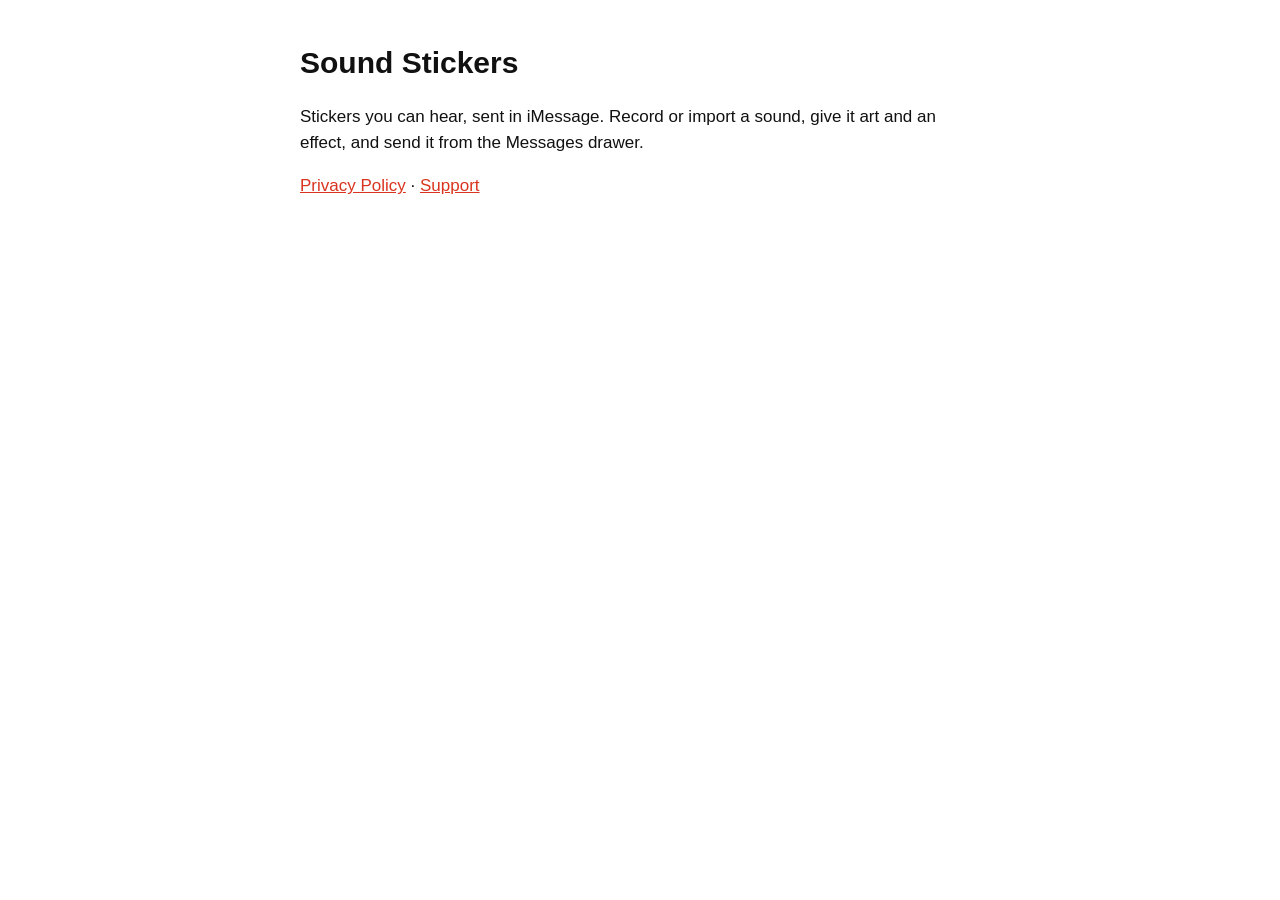
==== index.html @ a5bfd4da "Sound Stickers privacy policy and support pages Co-Authored-By: Claude Opus 5.5 <noreply@anthropic.c" ====
<!doctype html><html lang="en"><head><meta charset="utf-8"><meta name="viewport" content="width=device-width,initial-scale=1"><title>Sound Stickers</title><link rel="stylesheet" href="style.css"></head><body>
<h1>Sound Stickers</h1><p>Stickers you can hear, sent in iMessage. Record or import a sound, give it art and an effect, and send it from the Messages drawer.</p>
<p><a href="privacy.html">Privacy Policy</a> · <a href="support.html">Support</a></p></body></html>
---- style.css ----
body{font:17px/1.55 -apple-system,BlinkMacSystemFont,"SF Pro Text",Helvetica,Arial,sans-serif;max-width:680px;margin:40px auto;padding:0 20px;color:#111}
h1{font-size:30px;margin-bottom:4px}h2{font-size:20px;margin-top:28px}a{color:#D9341F}.muted{color:#666;font-size:14px}
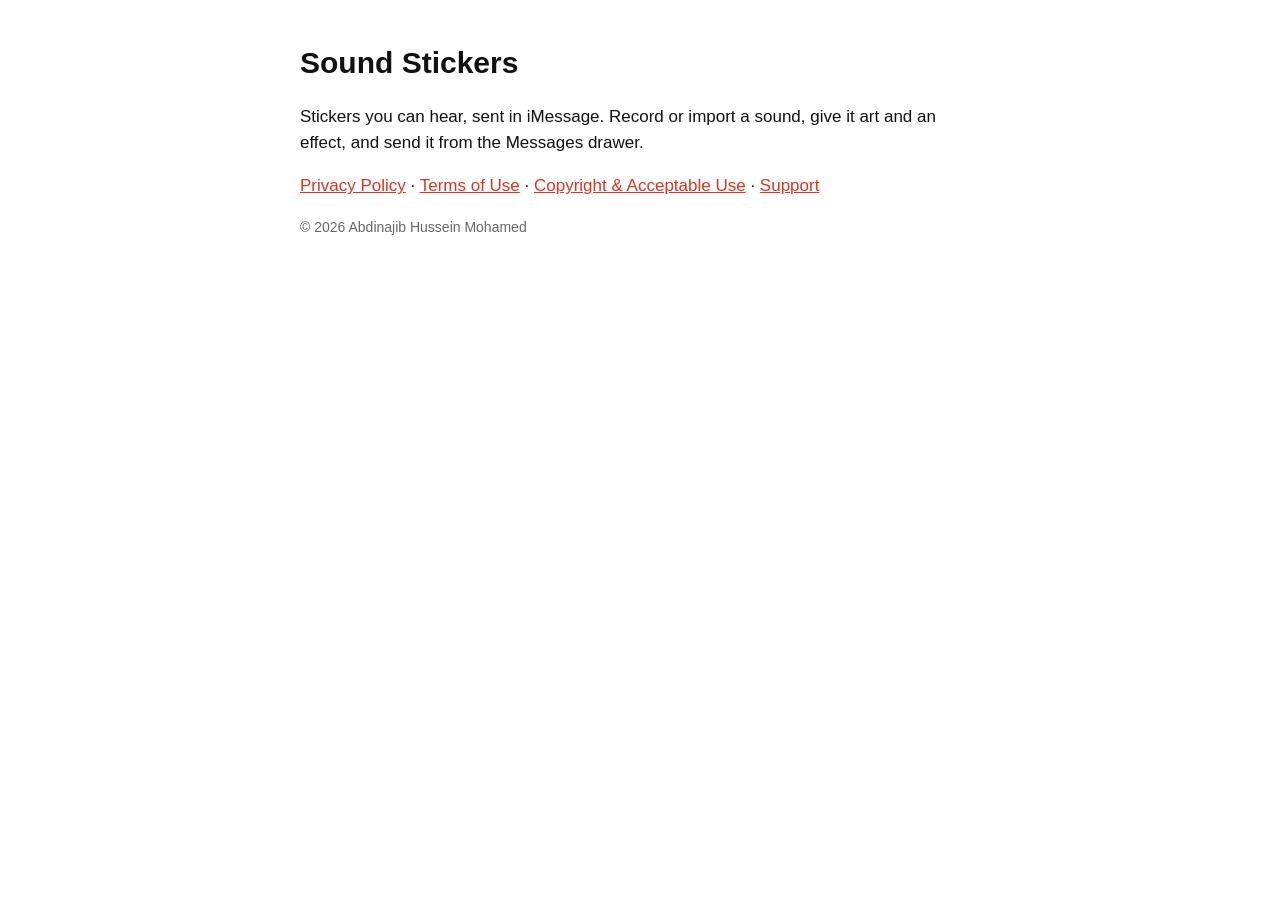
==== commit 44052eb1: "Add Terms of Use and Copyright & Acceptable Use; update Privacy Policy Privacy: effective date, who " ====
--- a/index.html
+++ b/index.html
@@ -1,3 +1,4 @@
 <!doctype html><html lang="en"><head><meta charset="utf-8"><meta name="viewport" content="width=device-width,initial-scale=1"><title>Sound Stickers</title><link rel="stylesheet" href="style.css"></head><body>
 <h1>Sound Stickers</h1><p>Stickers you can hear, sent in iMessage. Record or import a sound, give it art and an effect, and send it from the Messages drawer.</p>
-<p><a href="privacy.html">Privacy Policy</a> · <a href="support.html">Support</a></p></body></html>
+<p><a href="privacy.html">Privacy Policy</a> · <a href="terms.html">Terms of Use</a> · <a href="copyright.html">Copyright &amp; Acceptable Use</a> · <a href="support.html">Support</a></p>
+<p class="muted">© 2026 Abdinajib Hussein Mohamed</p></body></html>
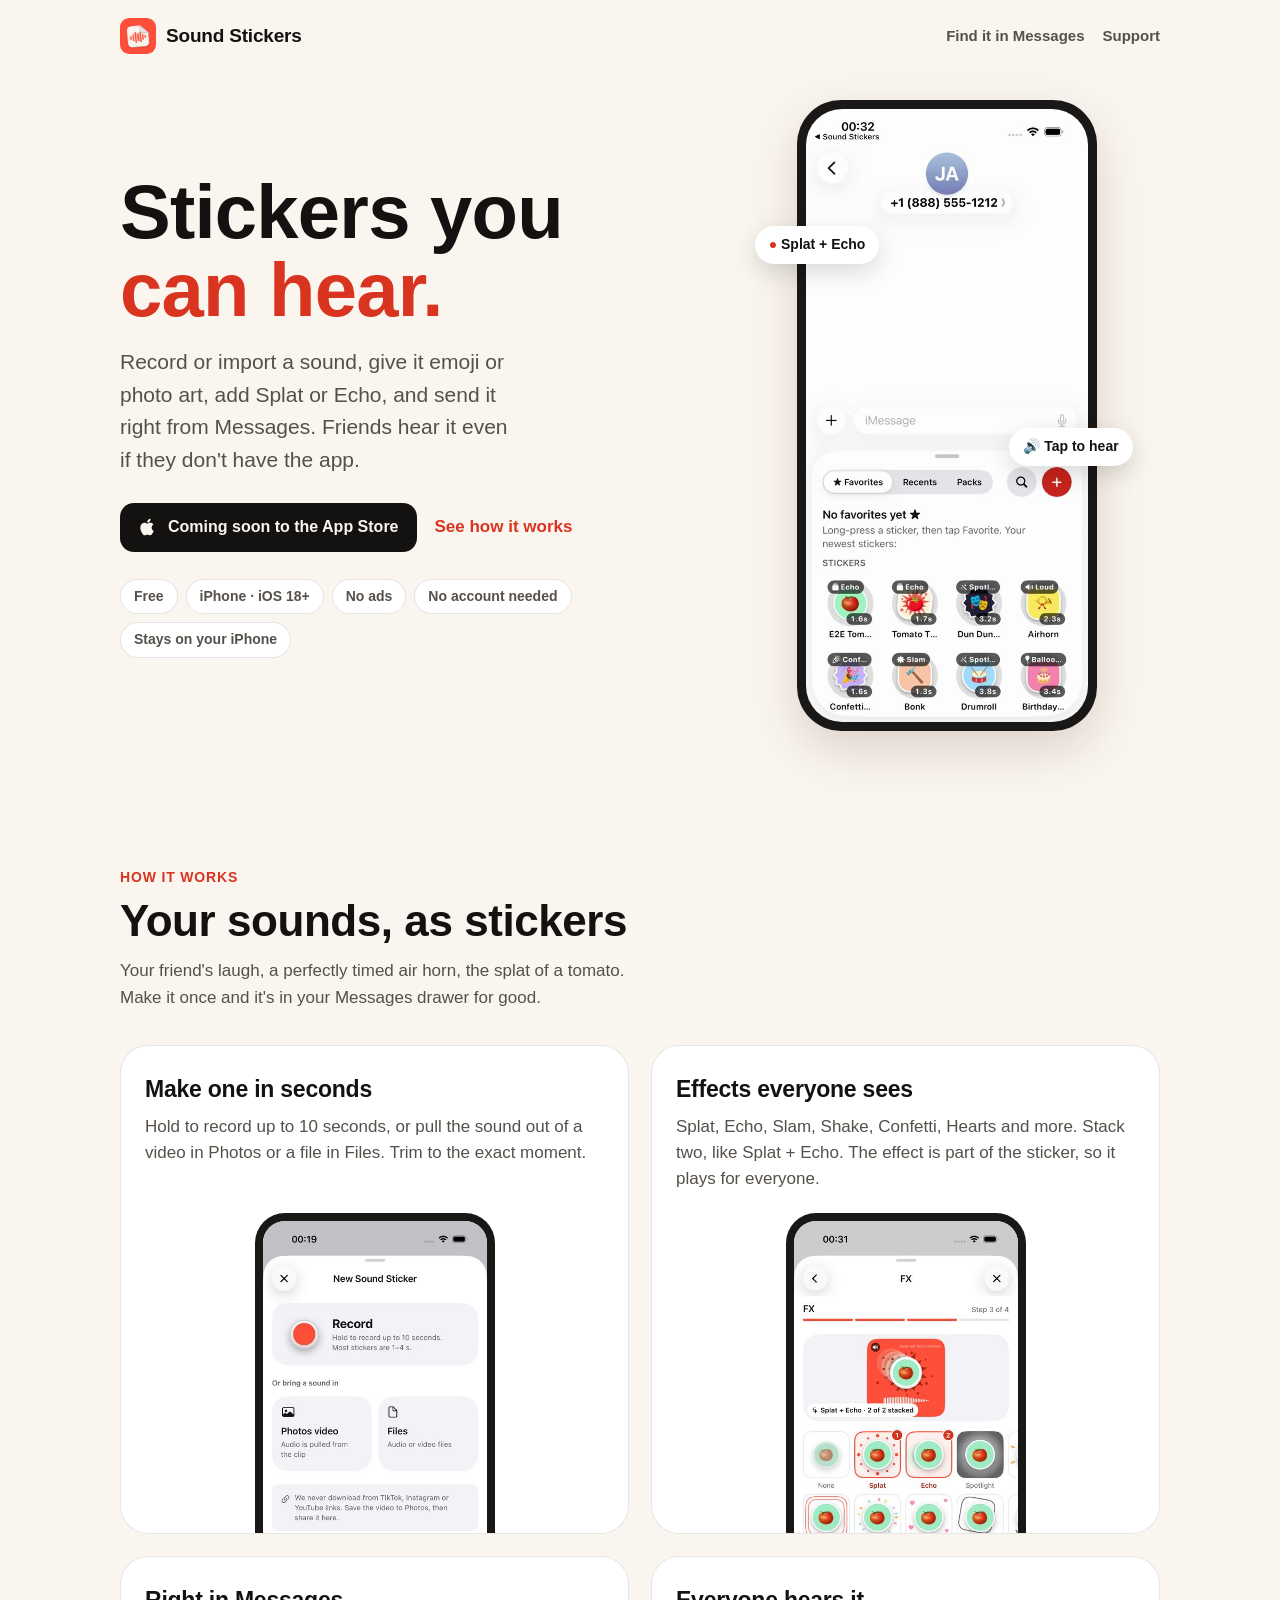
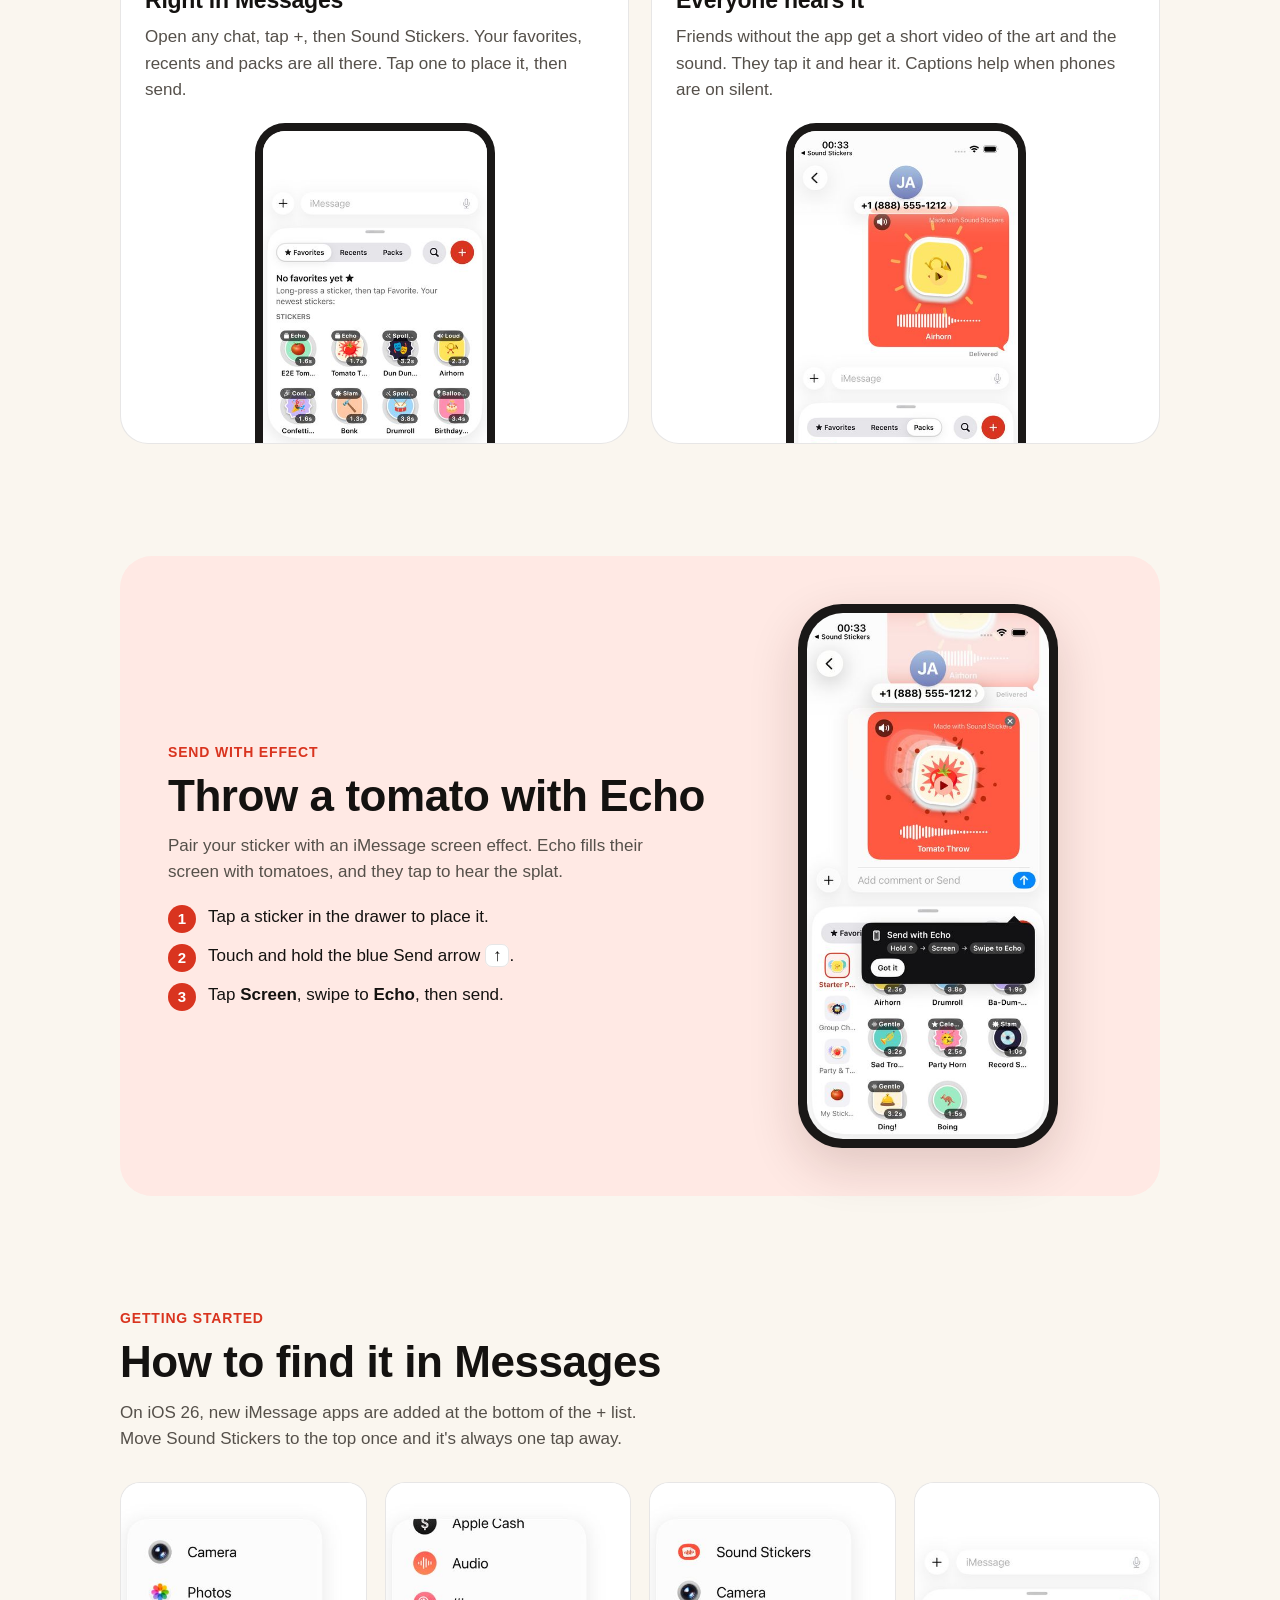
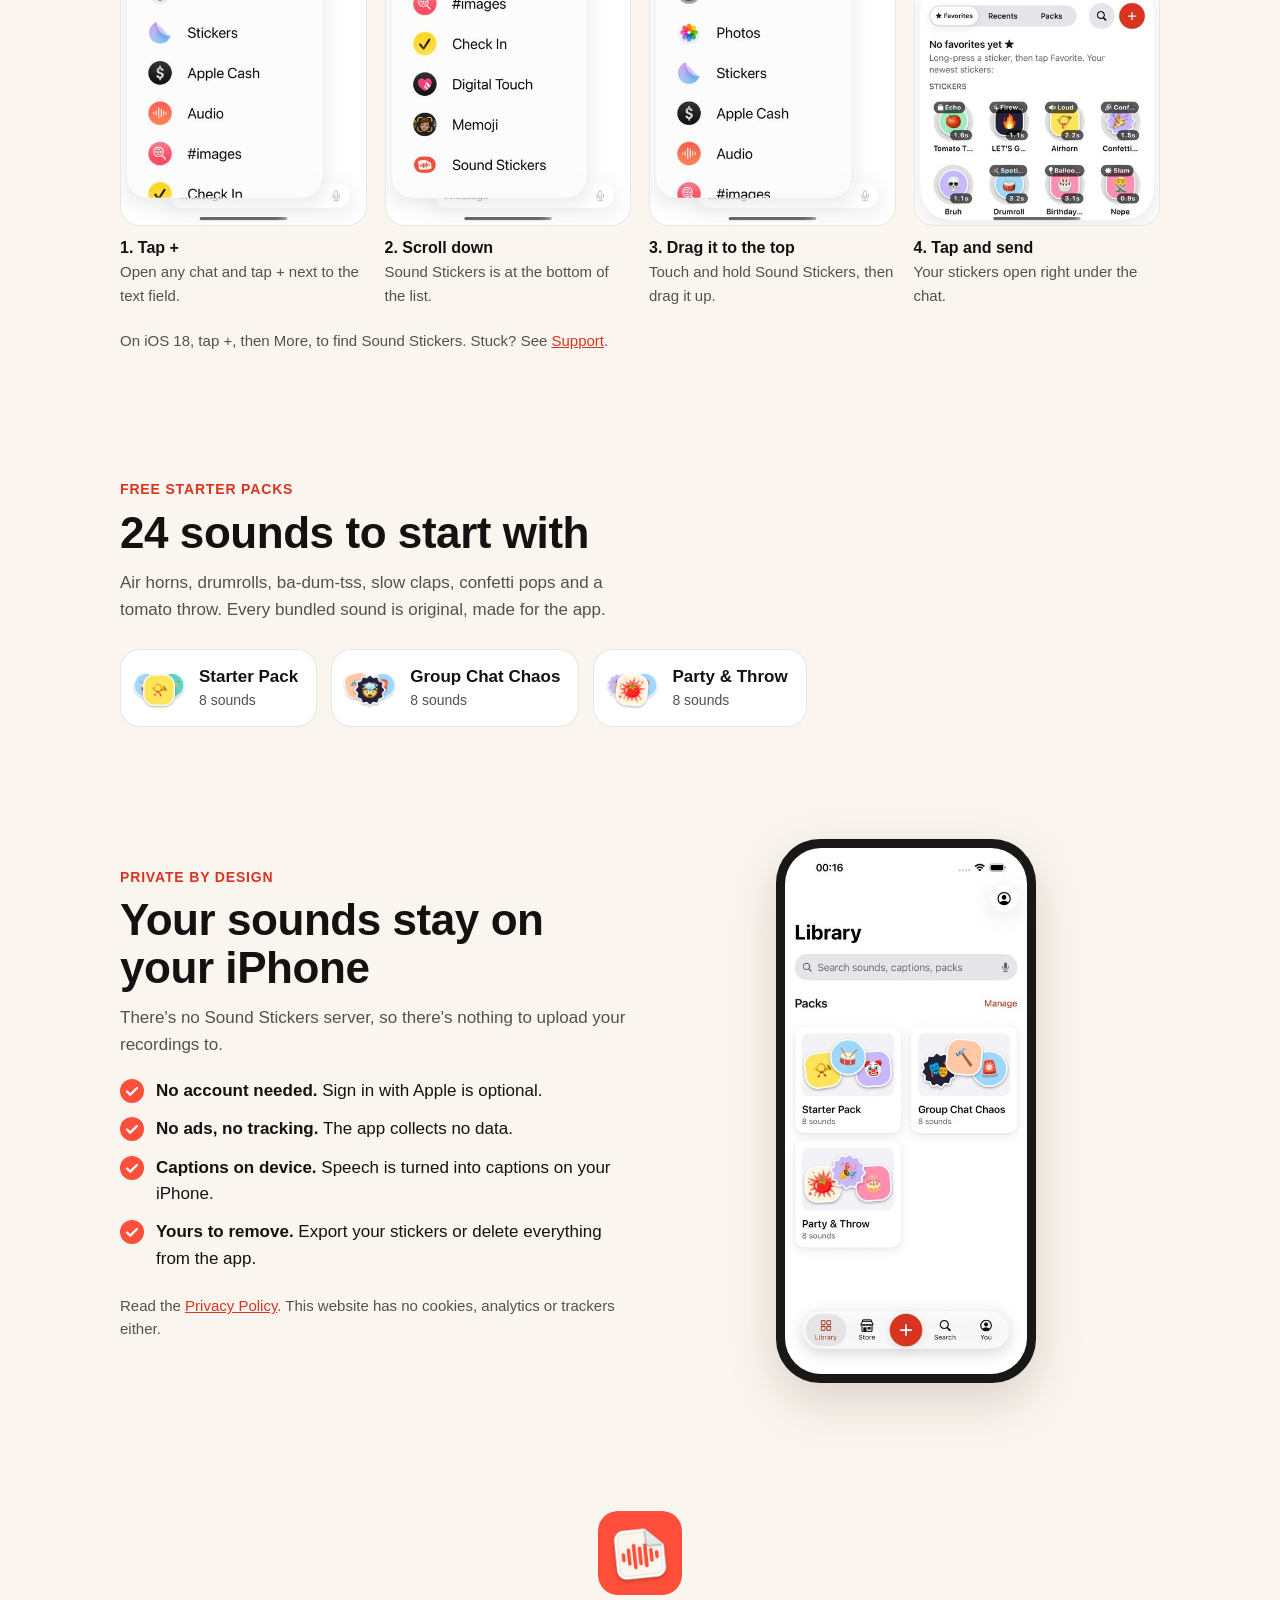
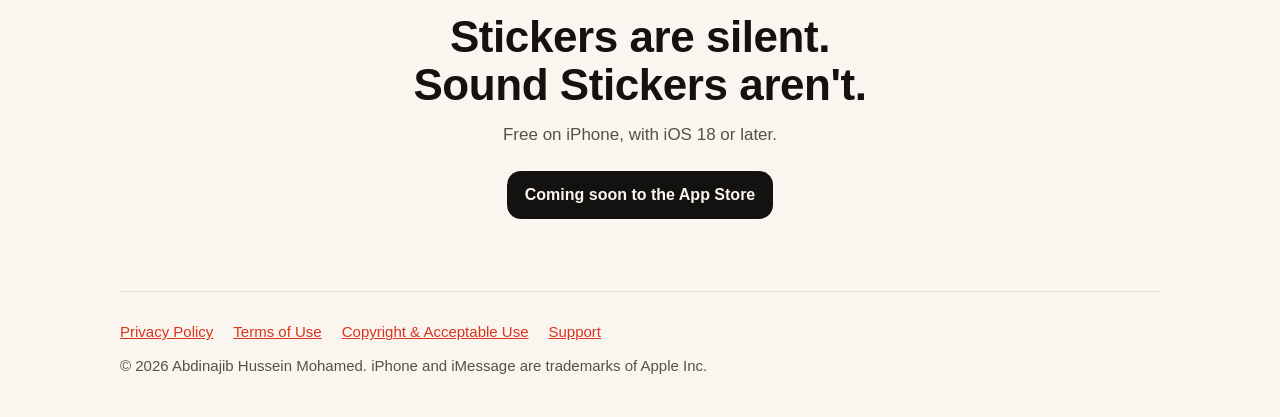
==== commit f0e6d08c: "Landing page: hero demo loop, features, find-in-Messages guide, OG image, favicons Silent hero loop " ====
--- a/index.html
+++ b/index.html
@@ -1,4 +1,272 @@
-<!doctype html><html lang="en"><head><meta charset="utf-8"><meta name="viewport" content="width=device-width,initial-scale=1"><title>Sound Stickers</title><link rel="stylesheet" href="style.css"></head><body>
-<h1>Sound Stickers</h1><p>Stickers you can hear, sent in iMessage. Record or import a sound, give it art and an effect, and send it from the Messages drawer.</p>
-<p><a href="privacy.html">Privacy Policy</a> · <a href="terms.html">Terms of Use</a> · <a href="copyright.html">Copyright &amp; Acceptable Use</a> · <a href="support.html">Support</a></p>
-<p class="muted">© 2026 Abdinajib Hussein Mohamed</p></body></html>
+<!doctype html>
+<html lang="en">
+<head>
+<meta charset="utf-8">
+<meta name="viewport" content="width=device-width,initial-scale=1,viewport-fit=cover">
+<title>Sound Stickers: stickers you can hear in iMessage</title>
+<meta name="description" content="Record or import a sound, give it emoji or photo art, add Splat or Echo, and send it from Messages. Free, no ads, no account needed. Your stickers stay on your iPhone.">
+<meta name="theme-color" content="#FAF6EF" media="(prefers-color-scheme: light)">
+<meta name="theme-color" content="#141210" media="(prefers-color-scheme: dark)">
+<link rel="canonical" href="https://abdi1717.github.io/soundstickers-site/">
+<link rel="icon" href="favicon.ico" sizes="32x32">
+<link rel="icon" type="image/png" sizes="32x32" href="assets/favicon-32.png">
+<link rel="icon" type="image/png" sizes="192x192" href="assets/icon-192.png">
+<link rel="apple-touch-icon" href="assets/apple-touch-icon.png">
+<meta property="og:type" content="website">
+<meta property="og:site_name" content="Sound Stickers">
+<meta property="og:title" content="Sound Stickers: stickers you can hear">
+<meta property="og:description" content="Turn any sound into a sticker your friends can hear in iMessage. Add Splat or Echo. Free, no ads, no account needed.">
+<meta property="og:url" content="https://abdi1717.github.io/soundstickers-site/">
+<meta property="og:image" content="https://abdi1717.github.io/soundstickers-site/assets/og.png">
+<meta property="og:image:width" content="1200">
+<meta property="og:image:height" content="630">
+<meta property="og:image:alt" content="Sound Stickers app icon next to an iPhone showing a tomato sound sticker in a Messages chat, with the words Stickers you can hear.">
+<meta name="twitter:card" content="summary_large_image">
+<meta name="twitter:title" content="Sound Stickers: stickers you can hear">
+<meta name="twitter:description" content="Turn any sound into a sticker your friends can hear in iMessage. Free, no ads, no account needed.">
+<meta name="twitter:image" content="https://abdi1717.github.io/soundstickers-site/assets/og.png">
+<meta name="twitter:image:alt" content="Sound Stickers app icon next to an iPhone showing a tomato sound sticker in a Messages chat.">
+<style>
+:root{
+  --bg:#FAF6EF;--surface:#FFFFFF;--ink:#141210;--ink-2:#55504A;--line:rgba(20,18,16,.10);
+  --coral:#FF4F3A;   /* graphics only */
+  --accent:#D9341F;  /* text-bearing: 4.7:1 on white */
+  --accent-ink:#FFFFFF;--tint:#FFE9E4;--shadow:0 18px 50px rgba(60,20,10,.16);
+  color-scheme:light dark;
+}
+@media (prefers-color-scheme:dark){
+  :root{--bg:#141210;--surface:#1F1C19;--ink:#F6F2EC;--ink-2:#B9B1A8;--line:rgba(255,255,255,.12);
+    --accent:#FF7A66;--accent-ink:#1A0F0C;--tint:#2E1915;--shadow:0 18px 50px rgba(0,0,0,.5)}
+}
+*{box-sizing:border-box}
+html{-webkit-text-size-adjust:100%}
+html,body{overflow-x:hidden}
+body{margin:0;background:var(--bg);color:var(--ink);
+  font:17px/1.55 -apple-system,BlinkMacSystemFont,"SF Pro Text","Helvetica Neue",Helvetica,Arial,sans-serif}
+h1,h2,h3,.brand{font-family:ui-rounded,"SF Pro Rounded",-apple-system,BlinkMacSystemFont,"Helvetica Neue",Arial,sans-serif;letter-spacing:-.01em}
+a{color:var(--accent)}
+img,video{display:block;max-width:100%;height:auto}
+.wrap{max-width:1080px;margin:0 auto;padding:0 20px}
+.skip{position:absolute;left:-999px}.skip:focus{left:12px;top:12px;background:var(--surface);padding:8px 12px;border-radius:8px;z-index:9}
+:focus-visible{outline:3px solid var(--accent);outline-offset:3px;border-radius:6px}
+
+header.top{display:flex;align-items:center;justify-content:space-between;padding:18px 0}
+.brand{white-space:nowrap;display:flex;align-items:center;gap:10px;font-weight:800;font-size:19px;color:var(--ink);text-decoration:none}
+.brand img{width:36px;height:36px;border-radius:9px}
+header.top nav a{color:var(--ink-2);text-decoration:none;font-weight:600;font-size:15px;margin-left:18px}
+header.top nav a:hover{color:var(--accent)}
+
+.hero{display:grid;gap:36px;align-items:center;padding:28px 0 56px}
+.hero h1{font-size:clamp(44px,11vw,76px);line-height:1.02;margin:0 0 18px;font-weight:800}
+.hero h1 span{color:var(--accent)}
+.lede{font-size:clamp(18px,2.4vw,21px);color:var(--ink-2);max-width:34ch;margin:0 0 26px}
+.cta{display:flex;flex-wrap:wrap;gap:12px;align-items:center}
+.badge{display:inline-flex;align-items:center;gap:10px;background:var(--ink);color:var(--bg);border-radius:14px;padding:12px 18px;font-weight:700;font-size:16px}
+.badge svg{width:20px;height:20px;fill:currentColor}
+.btn2{color:var(--accent);font-weight:700;text-decoration:none;padding:12px 6px}
+.btn2:hover{text-decoration:underline}
+.facts{list-style:none;padding:0;margin:26px 0 0;display:flex;flex-wrap:wrap;gap:8px}
+.facts li{background:var(--surface);border:1px solid var(--line);border-radius:999px;padding:6px 13px;font-size:14px;font-weight:600;color:var(--ink-2)}
+
+.stage{position:relative;justify-self:center;width:min(300px,78vw)}
+.stage::before{content:"";position:absolute;inset:-14% -22%;background:radial-gradient(closest-side,var(--coral),transparent 72%);opacity:.32;z-index:0}
+.phone{position:relative;z-index:1;border-radius:44px;padding:9px;background:#1A1817;box-shadow:var(--shadow)}
+.phone video,.phone img{border-radius:36px;width:100%;aspect-ratio:540/1174;background:#fff;object-fit:cover}
+.stage .chip{position:absolute;z-index:2;background:var(--surface);color:var(--ink);border-radius:999px;padding:8px 14px;font-weight:700;font-size:14px;box-shadow:0 8px 24px rgba(0,0,0,.14);white-space:nowrap}
+.chip.a{left:-14%;top:20%}.chip.b{right:-12%;top:52%}
+.chip i{font-style:normal;color:var(--accent)}
+
+section{padding:56px 0}
+.eyebrow{color:var(--accent);font-weight:800;font-size:14px;letter-spacing:.06em;text-transform:uppercase;margin:0 0 8px}
+h2{font-size:clamp(30px,6vw,44px);line-height:1.08;margin:0 0 14px;font-weight:800}
+.sub{color:var(--ink-2);max-width:56ch;margin:0}
+
+.features{display:grid;gap:22px;margin-top:34px}
+.feature{background:var(--surface);border:1px solid var(--line);border-radius:28px;padding:26px 24px 0;overflow:hidden;display:flex;flex-direction:column}
+.feature h3{font-size:23px;margin:0 0 6px;font-weight:800}
+.feature p{margin:0 0 20px;color:var(--ink-2)}
+.feature .shot{margin:auto auto 0;width:min(240px,80%);border-radius:30px 30px 0 0;border:8px solid #1A1817;border-bottom:0;aspect-ratio:420/560;object-fit:cover;object-position:top}
+
+.effect{background:var(--tint);border-radius:32px;padding:34px 24px;display:grid;gap:26px;align-items:center}
+.steps{list-style:none;counter-reset:s;padding:0;margin:18px 0 0;display:grid;gap:10px}
+.steps li{counter-increment:s;display:flex;gap:12px;align-items:flex-start}
+.steps li::before{content:counter(s);flex:none;width:28px;height:28px;border-radius:50%;background:var(--accent);color:var(--accent-ink);font-weight:800;font-size:15px;display:grid;place-items:center;margin-top:1px}
+kbd{font:inherit;font-weight:700;background:var(--surface);border:1px solid var(--line);border-radius:7px;padding:1px 7px}
+
+.find{display:grid;gap:18px;margin-top:30px;grid-template-columns:repeat(2,1fr)}
+.find figure{margin:0}
+.find img{border-radius:20px;border:1px solid var(--line);background:#fff;aspect-ratio:420/585}
+.find figcaption{font-size:15px;margin-top:10px;color:var(--ink-2)}
+.find figcaption b{color:var(--ink);display:block;font-size:16px}
+.note{margin-top:22px;font-size:15px;color:var(--ink-2)}
+
+.packs{display:flex;gap:14px;flex-wrap:wrap;margin-top:26px}
+.pack{display:flex;align-items:center;gap:12px;background:var(--surface);border:1px solid var(--line);border-radius:20px;padding:10px 18px 10px 10px;font-weight:700}
+.pack img{width:56px;height:56px}
+.pack small{display:block;font-weight:500;color:var(--ink-2);font-size:14px}
+
+.privacy{display:grid;gap:24px}
+.checks{list-style:none;padding:0;margin:20px 0 0;display:grid;gap:12px}
+.checks li{display:flex;gap:12px;align-items:flex-start}
+.checks svg{flex:none;width:24px;height:24px;margin-top:1px}
+.checks circle{fill:var(--coral)}
+
+.closing{text-align:center;padding:72px 0}
+.closing img{width:84px;height:84px;border-radius:20px;margin:0 auto 18px}
+.closing .cta{justify-content:center;margin-top:22px}
+
+footer{border-top:1px solid var(--line);padding:28px 0 40px;font-size:15px;color:var(--ink-2)}
+footer nav{display:flex;flex-wrap:wrap;gap:8px 20px;margin-bottom:10px}
+
+@media (min-width:760px){
+  .hero{grid-template-columns:1.15fr .85fr;padding:48px 0 80px}
+  .features{grid-template-columns:repeat(2,1fr)}
+  .effect{grid-template-columns:1.2fr .8fr;padding:48px}
+  .find{grid-template-columns:repeat(4,1fr)}
+  .privacy{grid-template-columns:1fr 1fr;align-items:center}
+}
+@media (max-width:480px){header.top nav a:first-child{display:none}}
+@media (prefers-reduced-motion:reduce){*{scroll-behavior:auto!important}}
+</style>
+</head>
+<body>
+<a class="skip" href="#main">Skip to content</a>
+<div class="wrap">
+<header class="top">
+  <a class="brand" href="./"><img src="assets/icon-192.png" alt="" width="36" height="36">Sound Stickers</a>
+  <nav aria-label="Primary"><a href="#find">Find it in Messages</a><a href="support.html">Support</a></nav>
+</header>
+
+<main id="main">
+<section class="hero" aria-labelledby="hero-title" style="padding-top:28px">
+  <div>
+    <h1 id="hero-title">Stickers you <span>can&nbsp;hear.</span></h1>
+    <p class="lede">Record or import a sound, give it emoji or photo art, add Splat or Echo, and send it right from Messages. Friends hear it even if they don't have the app.</p>
+    <div class="cta">
+      <!-- When the App Store link is live, replace this badge with: <a class="badge" href="APP_STORE_URL">Download on the App Store</a> -->
+      <span class="badge" role="note"><svg viewBox="0 0 24 24" aria-hidden="true"><path d="M16.4 12.6c0-2.4 2-3.6 2.1-3.7-1.2-1.7-3-1.9-3.6-2-1.5-.2-3 .9-3.8.9-.8 0-2-.9-3.3-.9-1.7 0-3.3 1-4.1 2.5-1.8 3.1-.5 7.6 1.3 10.1.8 1.2 1.8 2.6 3.1 2.5 1.3-.1 1.7-.8 3.2-.8s1.9.8 3.2.8c1.3 0 2.2-1.2 3-2.4.9-1.4 1.3-2.7 1.3-2.8 0 0-2.4-1-2.4-4.2zM14 5.3c.7-.8 1.2-2 1-3.1-1 0-2.2.7-2.9 1.5-.6.7-1.2 1.9-1 3 1.1.1 2.2-.6 2.9-1.4z"/></svg>Coming soon to the App Store</span>
+      <a class="btn2" href="#how">See how it works</a>
+    </div>
+    <ul class="facts" aria-label="At a glance">
+      <li>Free</li><li>iPhone · iOS 18+</li><li>No ads</li><li>No account needed</li><li>Stays on your iPhone</li>
+    </ul>
+  </div>
+  <div class="stage">
+    <div class="phone">
+      <video id="demo" autoplay muted loop playsinline preload="metadata" poster="assets/demo-poster.jpg" width="540" height="1174"
+        aria-label="Demo with no sound: in a Messages chat, the Sound Stickers drawer is open. A tomato sticker is placed in the message field with a tip to hold Send and pick Echo, then the sticker plays with a splat and echoing copies.">
+        <source src="assets/demo.mp4" type="video/mp4">
+      </video>
+    </div>
+    <span class="chip a" aria-hidden="true"><i>●</i> Splat + Echo</span>
+    <span class="chip b" aria-hidden="true">🔊 Tap to hear</span>
+  </div>
+</section>
+
+<section id="how" aria-labelledby="how-title">
+  <p class="eyebrow">How it works</p>
+  <h2 id="how-title">Your sounds, as stickers</h2>
+  <p class="sub">Your friend's laugh, a perfectly timed air horn, the splat of a tomato. Make it once and it's in your Messages drawer for good.</p>
+  <div class="features">
+    <article class="feature">
+      <h3>Make one in seconds</h3>
+      <p>Hold to record up to 10 seconds, or pull the sound out of a video in Photos or a file in Files. Trim to the exact moment.</p>
+      <img class="shot" src="assets/shot-create.jpg" width="420" height="913" loading="lazy" alt="The New Sound Sticker screen with a big Record button and options to bring a sound in from a Photos video or from Files.">
+    </article>
+    <article class="feature">
+      <h3>Effects everyone sees</h3>
+      <p>Splat, Echo, Slam, Shake, Confetti, Hearts and more. Stack two, like Splat + Echo. The effect is part of the sticker, so it plays for everyone.</p>
+      <img class="shot" src="assets/shot-fx.jpg" width="420" height="913" loading="lazy" alt="The FX step with Splat and Echo selected on a tomato sticker, an iMessage effect set to Echo, and Echo the sound turned on.">
+    </article>
+    <article class="feature">
+      <h3>Right in Messages</h3>
+      <p>Open any chat, tap +, then Sound Stickers. Your favorites, recents and packs are all there. Tap one to place it, then send.</p>
+      <img class="shot" style="object-position:bottom" src="assets/shot-drawer.jpg" width="420" height="913" loading="lazy" alt="The Sound Stickers drawer open under a Messages chat, showing Favorites, Recents and Packs tabs and a grid of stickers.">
+    </article>
+    <article class="feature">
+      <h3>Everyone hears it</h3>
+      <p>Friends without the app get a short video of the art and the sound. They tap it and hear it. Captions help when phones are on silent.</p>
+      <img class="shot" src="assets/shot-sent.jpg" width="420" height="913" loading="lazy" alt="A sent air horn sound sticker in a Messages chat, marked Delivered, with a speaker button and a waveform.">
+    </article>
+  </div>
+</section>
+
+<section aria-labelledby="fx-title">
+  <div class="effect">
+    <div>
+      <p class="eyebrow">Send with Effect</p>
+      <h2 id="fx-title">Throw a tomato with Echo</h2>
+      <p class="sub">Pair your sticker with an iMessage screen effect. Echo fills their screen with tomatoes, and they tap to hear the splat.</p>
+      <ol class="steps">
+        <li><span>Tap a sticker in the drawer to place it.</span></li>
+        <li><span>Touch and hold the blue Send arrow <kbd aria-label="Send">↑</kbd>.</span></li>
+        <li><span>Tap <b>Screen</b>, swipe to <b>Echo</b>, then send.</span></li>
+      </ol>
+    </div>
+    <div class="phone" style="width:min(260px,70vw);justify-self:center"><img src="assets/shot-echo.jpg" width="420" height="913" loading="lazy" alt="A tomato sound sticker placed in the Messages field, with a tip above Send: Send with Echo. Hold Send, tap Screen, swipe to Echo."></div>
+  </div>
+</section>
+
+<section id="find" aria-labelledby="find-title">
+  <p class="eyebrow">Getting started</p>
+  <h2 id="find-title">How to find it in Messages</h2>
+  <p class="sub">On iOS 26, new iMessage apps are added at the bottom of the + list. Move Sound Stickers to the top once and it's always one tap away.</p>
+  <div class="find">
+    <figure><img src="assets/find-1.jpg" width="420" height="585" loading="lazy" alt="A Messages chat with the + menu open, listing Camera, Photos, Stickers and other apps."><figcaption><b>1. Tap +</b>Open any chat and tap + next to the text field.</figcaption></figure>
+    <figure><img src="assets/find-2.jpg" width="420" height="585" loading="lazy" alt="The + menu scrolled down, with Sound Stickers at the bottom of the list."><figcaption><b>2. Scroll down</b>Sound Stickers is at the bottom of the list.</figcaption></figure>
+    <figure><img src="assets/find-3.jpg" width="420" height="585" loading="lazy" alt="The + menu with Sound Stickers moved to the top, above Camera and Photos."><figcaption><b>3. Drag it to the top</b>Touch and hold Sound Stickers, then drag it up.</figcaption></figure>
+    <figure><img src="assets/find-4.jpg" width="420" height="585" loading="lazy" alt="The Sound Stickers drawer open in the chat, showing a grid of stickers."><figcaption><b>4. Tap and send</b>Your stickers open right under the chat.</figcaption></figure>
+  </div>
+  <p class="note">On iOS 18, tap +, then More, to find Sound Stickers. Stuck? See <a href="support.html">Support</a>.</p>
+</section>
+
+<section aria-labelledby="packs-title">
+  <p class="eyebrow">Free starter packs</p>
+  <h2 id="packs-title">24 sounds to start with</h2>
+  <p class="sub">Air horns, drumrolls, ba-dum-tss, slow claps, confetti pops and a tomato throw. Every bundled sound is original, made for the app.</p>
+  <div class="packs">
+    <div class="pack"><img src="assets/pack-starter-pack.png" width="56" height="56" alt=""><span>Starter Pack<small>8 sounds</small></span></div>
+    <div class="pack"><img src="assets/pack-group-chat-chaos.png" width="56" height="56" alt=""><span>Group Chat Chaos<small>8 sounds</small></span></div>
+    <div class="pack"><img src="assets/pack-party-and-throw.png" width="56" height="56" alt=""><span>Party &amp; Throw<small>8 sounds</small></span></div>
+  </div>
+</section>
+
+<section class="privacy" aria-labelledby="privacy-title">
+  <div>
+    <p class="eyebrow">Private by design</p>
+    <h2 id="privacy-title">Your sounds stay on your iPhone</h2>
+    <p class="sub">There's no Sound Stickers server, so there's nothing to upload your recordings to.</p>
+    <ul class="checks">
+      <li><svg viewBox="0 0 24 24" aria-hidden="true"><circle cx="12" cy="12" r="12"/><path d="M7 12.5l3.2 3.2L17 9" stroke="#fff" stroke-width="2.4" fill="none" stroke-linecap="round" stroke-linejoin="round"/></svg><span><b>No account needed.</b> Sign in with Apple is optional.</span></li>
+      <li><svg viewBox="0 0 24 24" aria-hidden="true"><circle cx="12" cy="12" r="12"/><path d="M7 12.5l3.2 3.2L17 9" stroke="#fff" stroke-width="2.4" fill="none" stroke-linecap="round" stroke-linejoin="round"/></svg><span><b>No ads, no tracking.</b> The app collects no data.</span></li>
+      <li><svg viewBox="0 0 24 24" aria-hidden="true"><circle cx="12" cy="12" r="12"/><path d="M7 12.5l3.2 3.2L17 9" stroke="#fff" stroke-width="2.4" fill="none" stroke-linecap="round" stroke-linejoin="round"/></svg><span><b>Captions on device.</b> Speech is turned into captions on your iPhone.</span></li>
+      <li><svg viewBox="0 0 24 24" aria-hidden="true"><circle cx="12" cy="12" r="12"/><path d="M7 12.5l3.2 3.2L17 9" stroke="#fff" stroke-width="2.4" fill="none" stroke-linecap="round" stroke-linejoin="round"/></svg><span><b>Yours to remove.</b> Export your stickers or delete everything from the app.</span></li>
+    </ul>
+    <p class="note">Read the <a href="privacy.html">Privacy Policy</a>. This website has no cookies, analytics or trackers either.</p>
+  </div>
+  <div class="phone" style="width:min(260px,70vw);justify-self:center">
+    <img src="assets/shot-library.jpg" width="420" height="913" loading="lazy" alt="The Sound Stickers library on iPhone, with a search field and the Starter Pack, Group Chat Chaos and Party & Throw packs.">
+  </div>
+</section>
+
+<section class="closing" aria-labelledby="close-title">
+  <img src="assets/icon-192.png" width="84" height="84" alt="">
+  <h2 id="close-title">Stickers are silent.<br>Sound Stickers aren't.</h2>
+  <p class="sub" style="margin:0 auto">Free on iPhone, with iOS 18 or later.</p>
+  <div class="cta"><span class="badge" role="note">Coming soon to the App Store</span></div>
+</section>
+</main>
+
+<footer>
+  <nav aria-label="Legal and help">
+    <a href="privacy.html">Privacy Policy</a><a href="terms.html">Terms of Use</a><a href="copyright.html">Copyright &amp; Acceptable Use</a><a href="support.html">Support</a>
+  </nav>
+  <p style="margin:0">© 2026 Abdinajib Hussein Mohamed. iPhone and iMessage are trademarks of Apple Inc.</p>
+</footer>
+</div>
+<script>
+// Respect Reduce Motion: show the poster instead of looping the demo.
+(function(){var v=document.getElementById('demo');if(v&&matchMedia('(prefers-reduced-motion: reduce)').matches){v.removeAttribute('autoplay');v.pause();v.setAttribute('controls','')}})();
+</script>
+</body>
+</html>
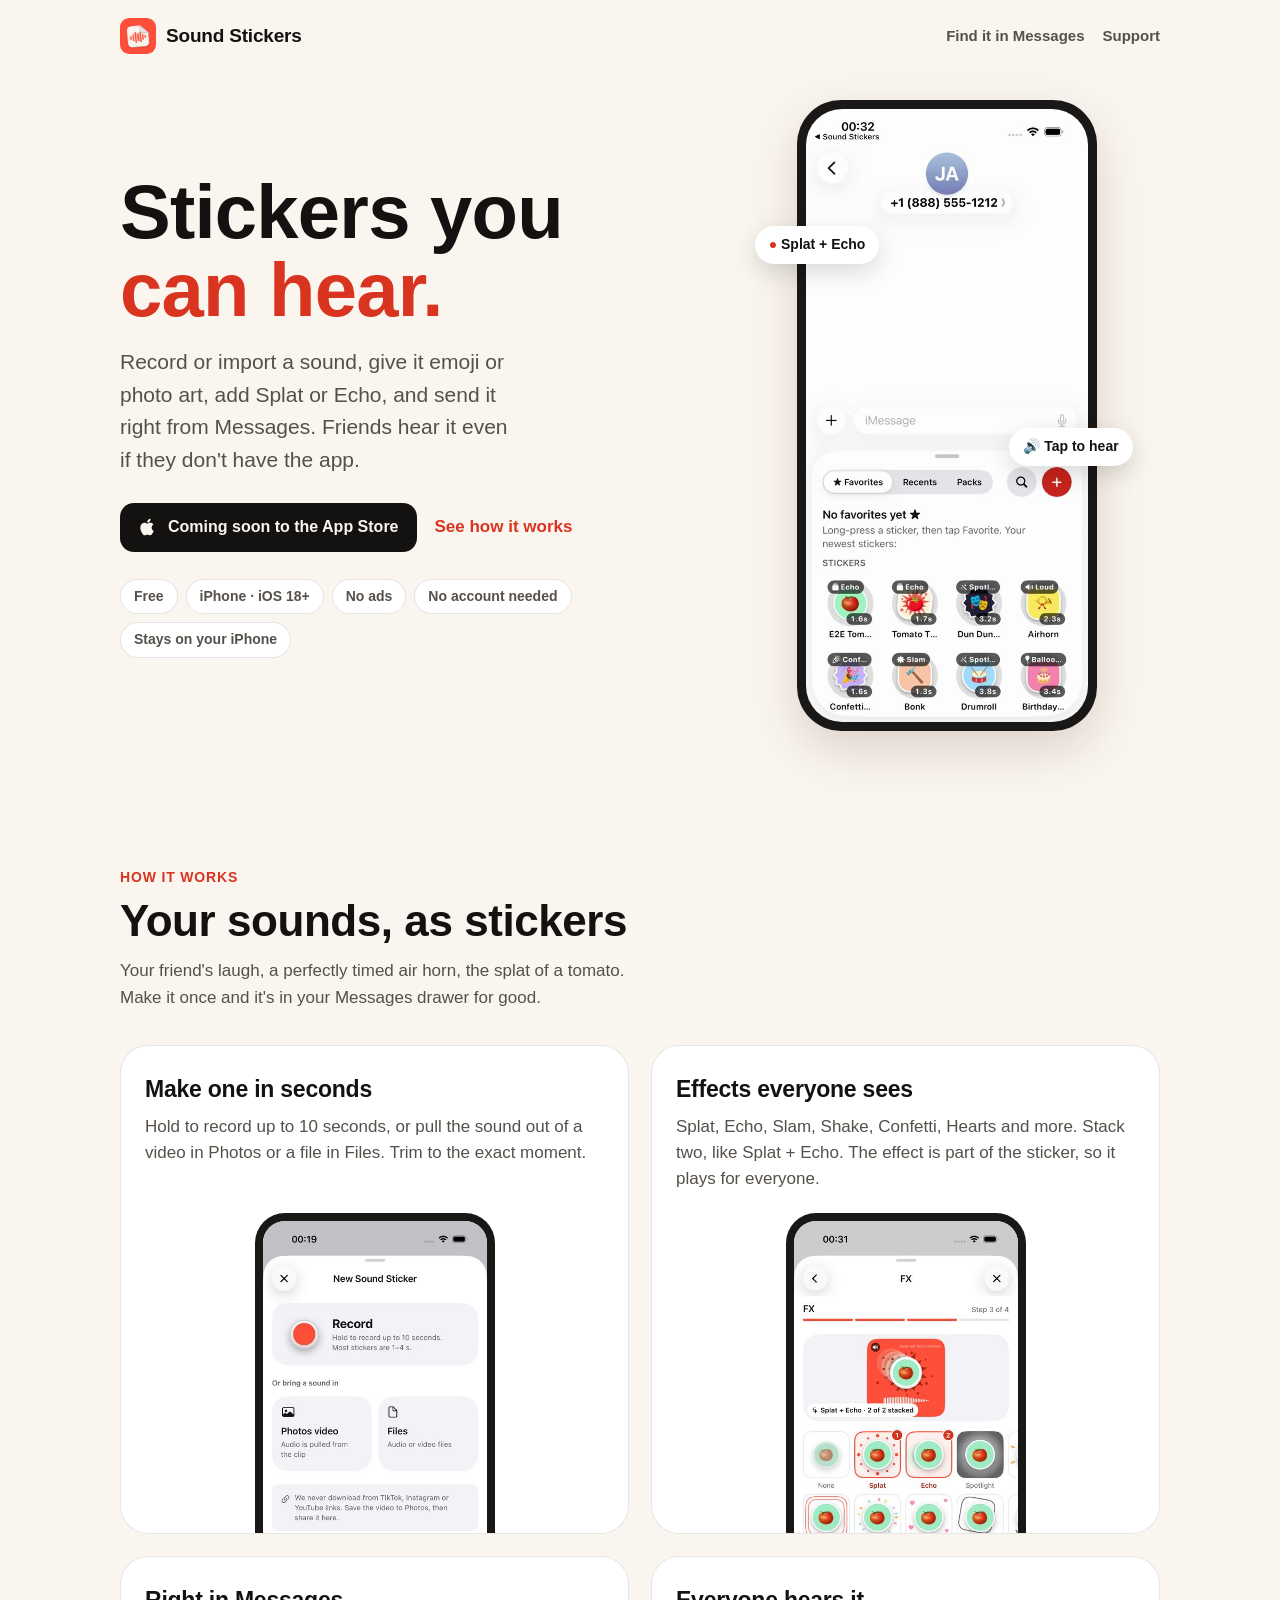
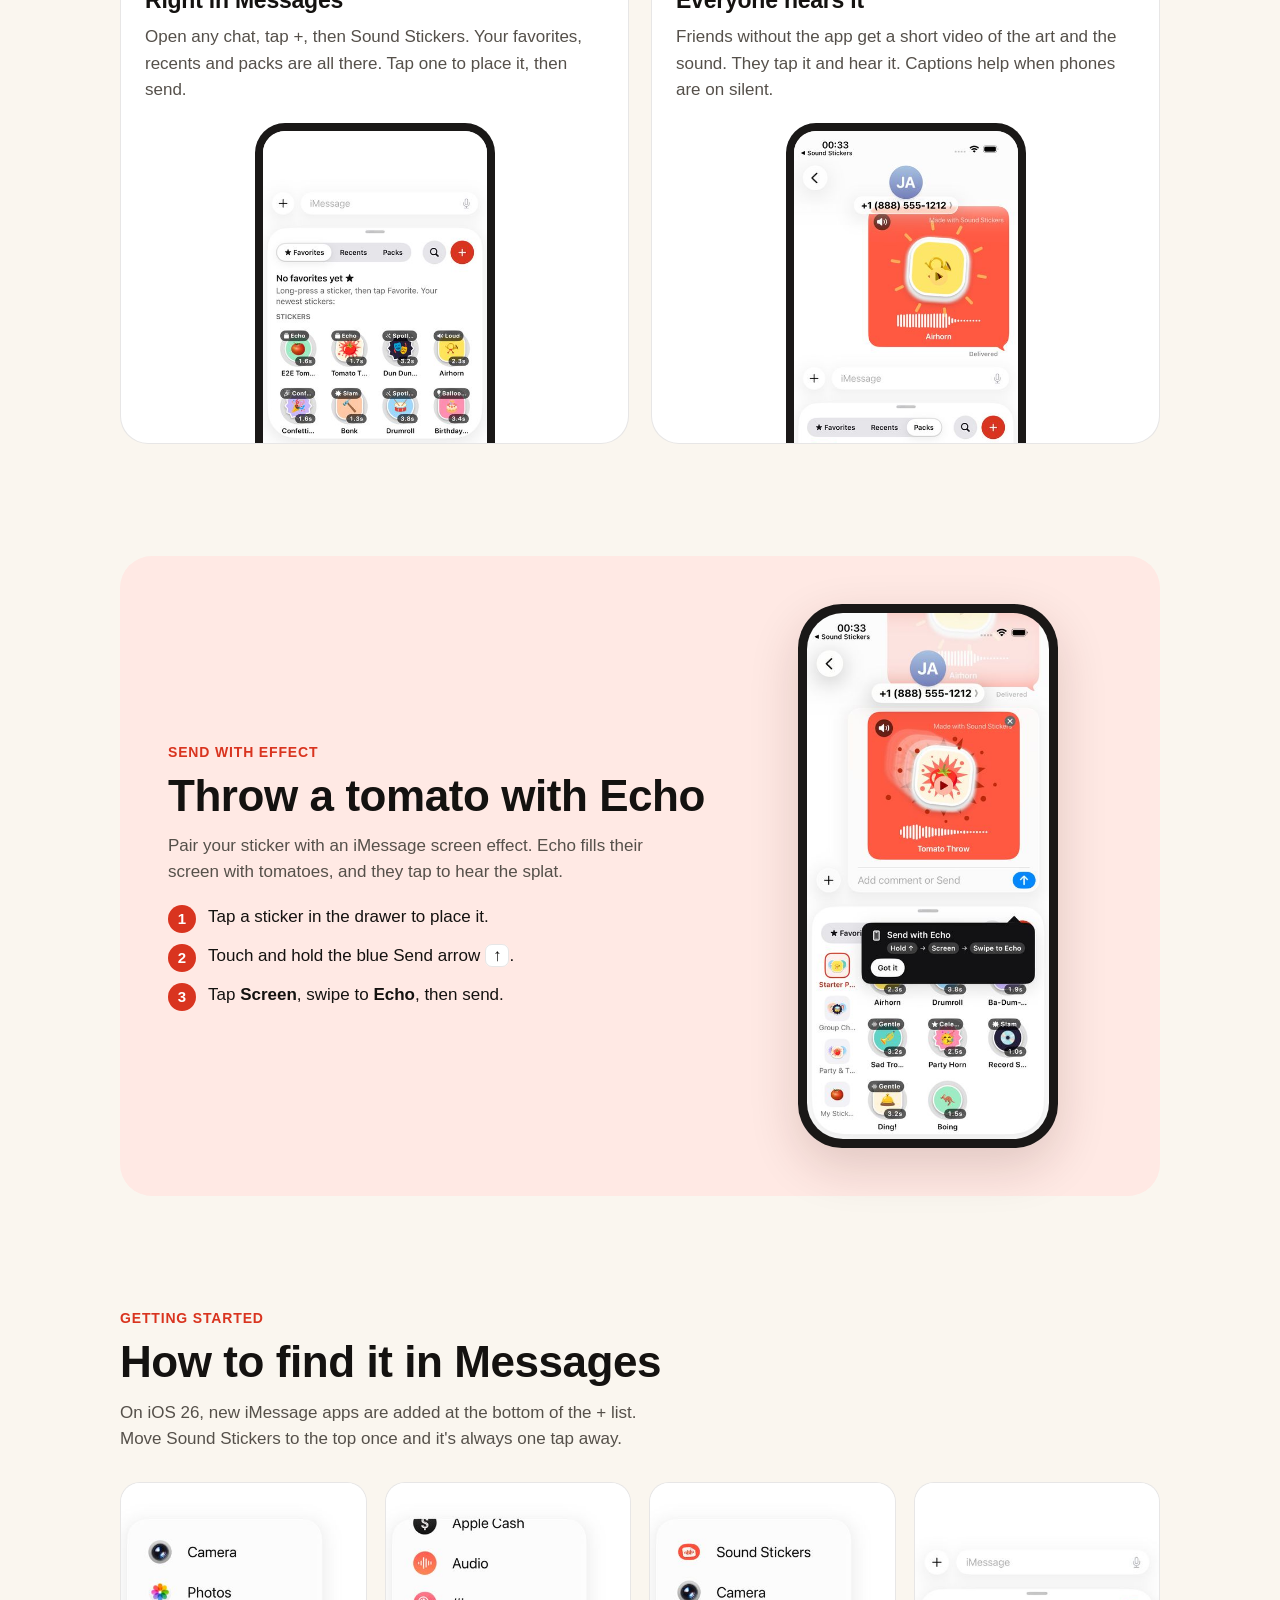
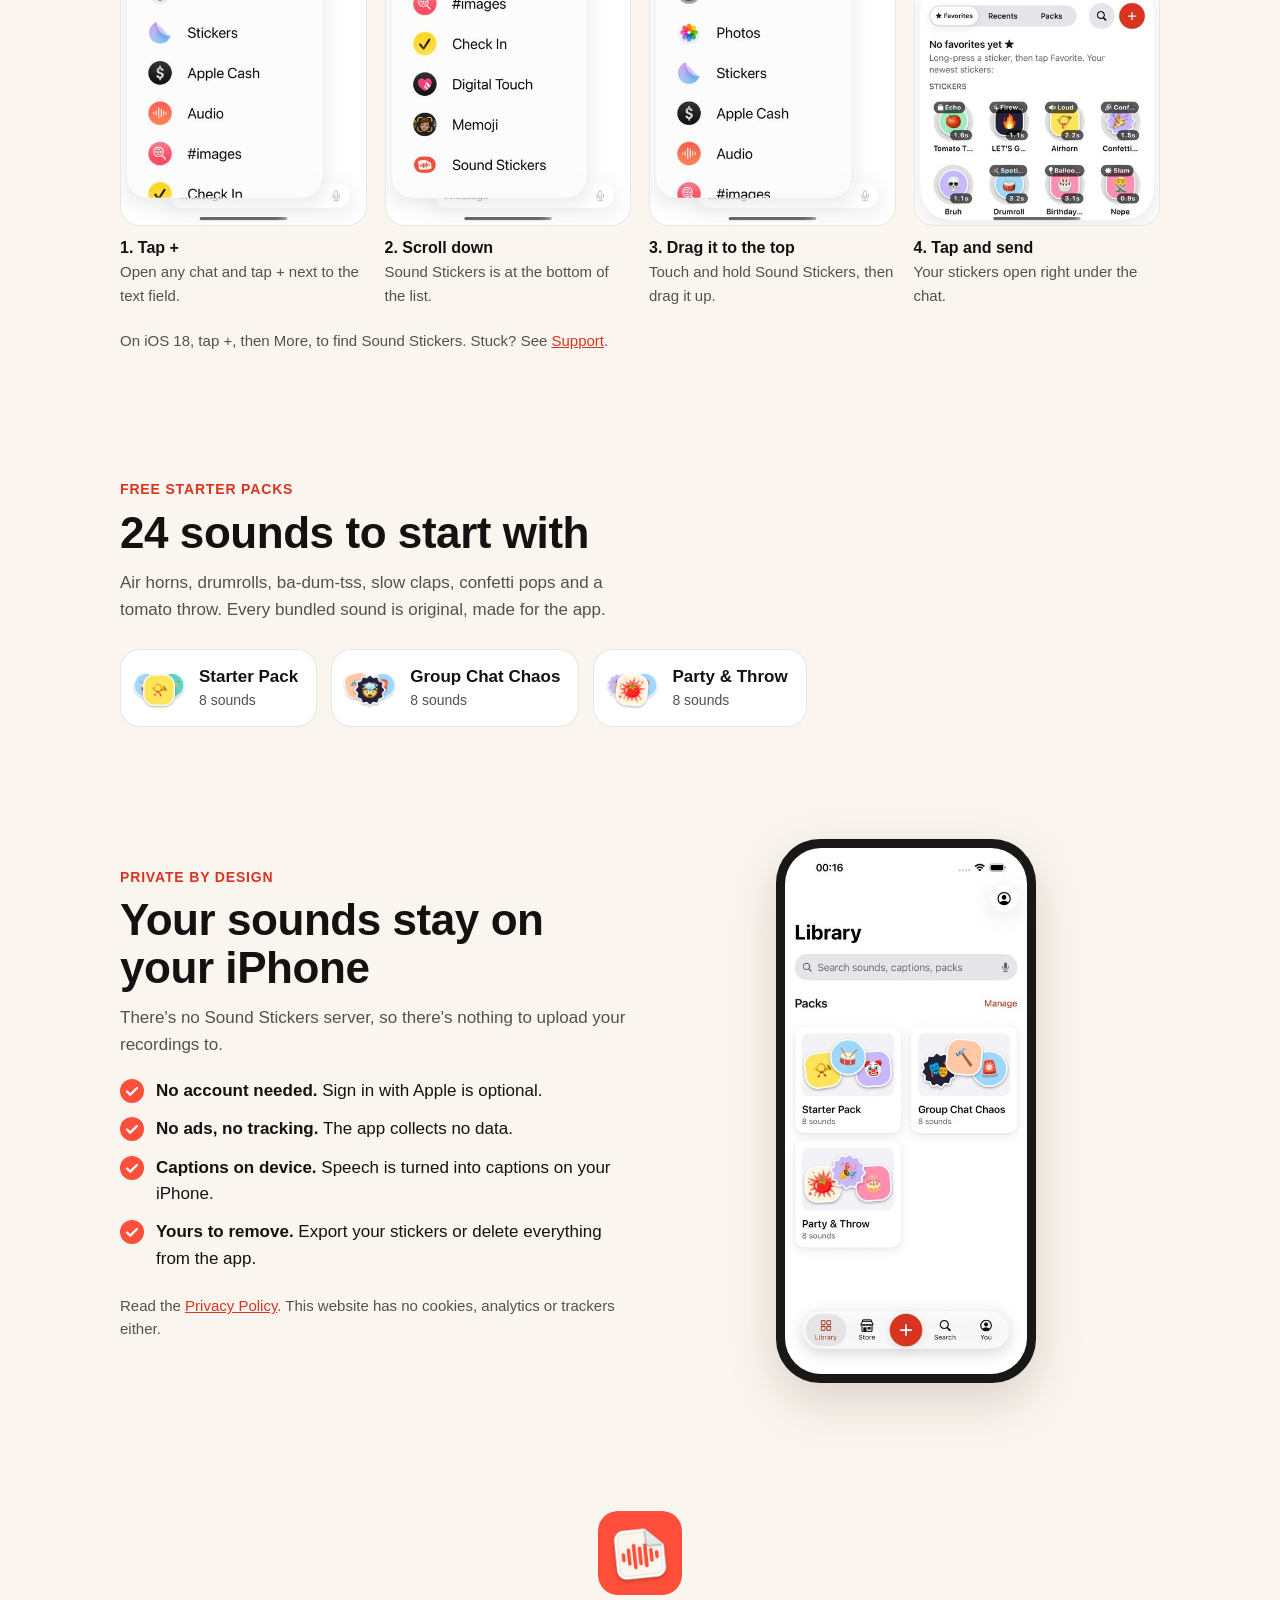
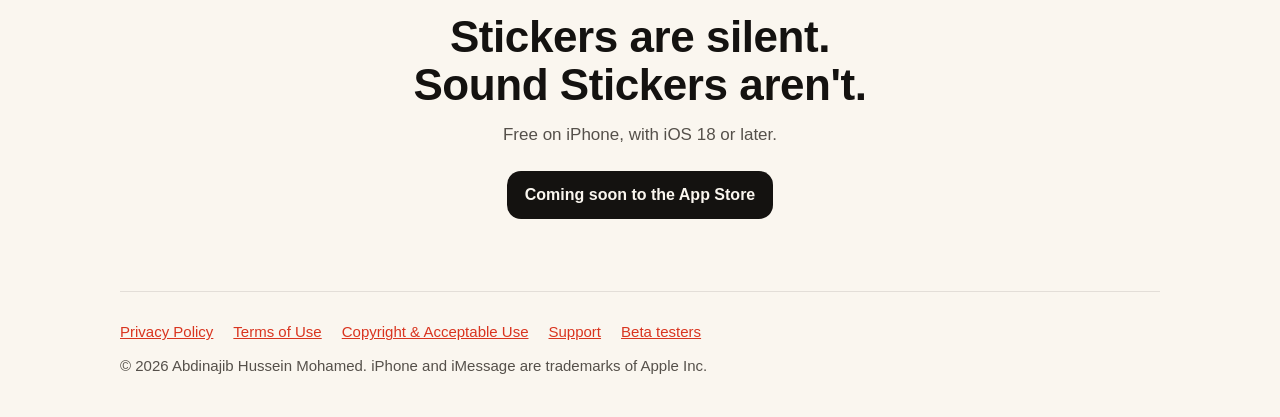
==== commit 38e0c26a: "Beta tester guide page (testers.html) from the Figma 🧪 Testers frames Install via TestFlight, find i" ====
--- a/index.html
+++ b/index.html
@@ -259,7 +259,7 @@
 
 <footer>
   <nav aria-label="Legal and help">
-    <a href="privacy.html">Privacy Policy</a><a href="terms.html">Terms of Use</a><a href="copyright.html">Copyright &amp; Acceptable Use</a><a href="support.html">Support</a>
+    <a href="privacy.html">Privacy Policy</a><a href="terms.html">Terms of Use</a><a href="copyright.html">Copyright &amp; Acceptable Use</a><a href="support.html">Support</a><a href="testers.html">Beta testers</a>
   </nav>
   <p style="margin:0">© 2026 Abdinajib Hussein Mohamed. iPhone and iMessage are trademarks of Apple Inc.</p>
 </footer>
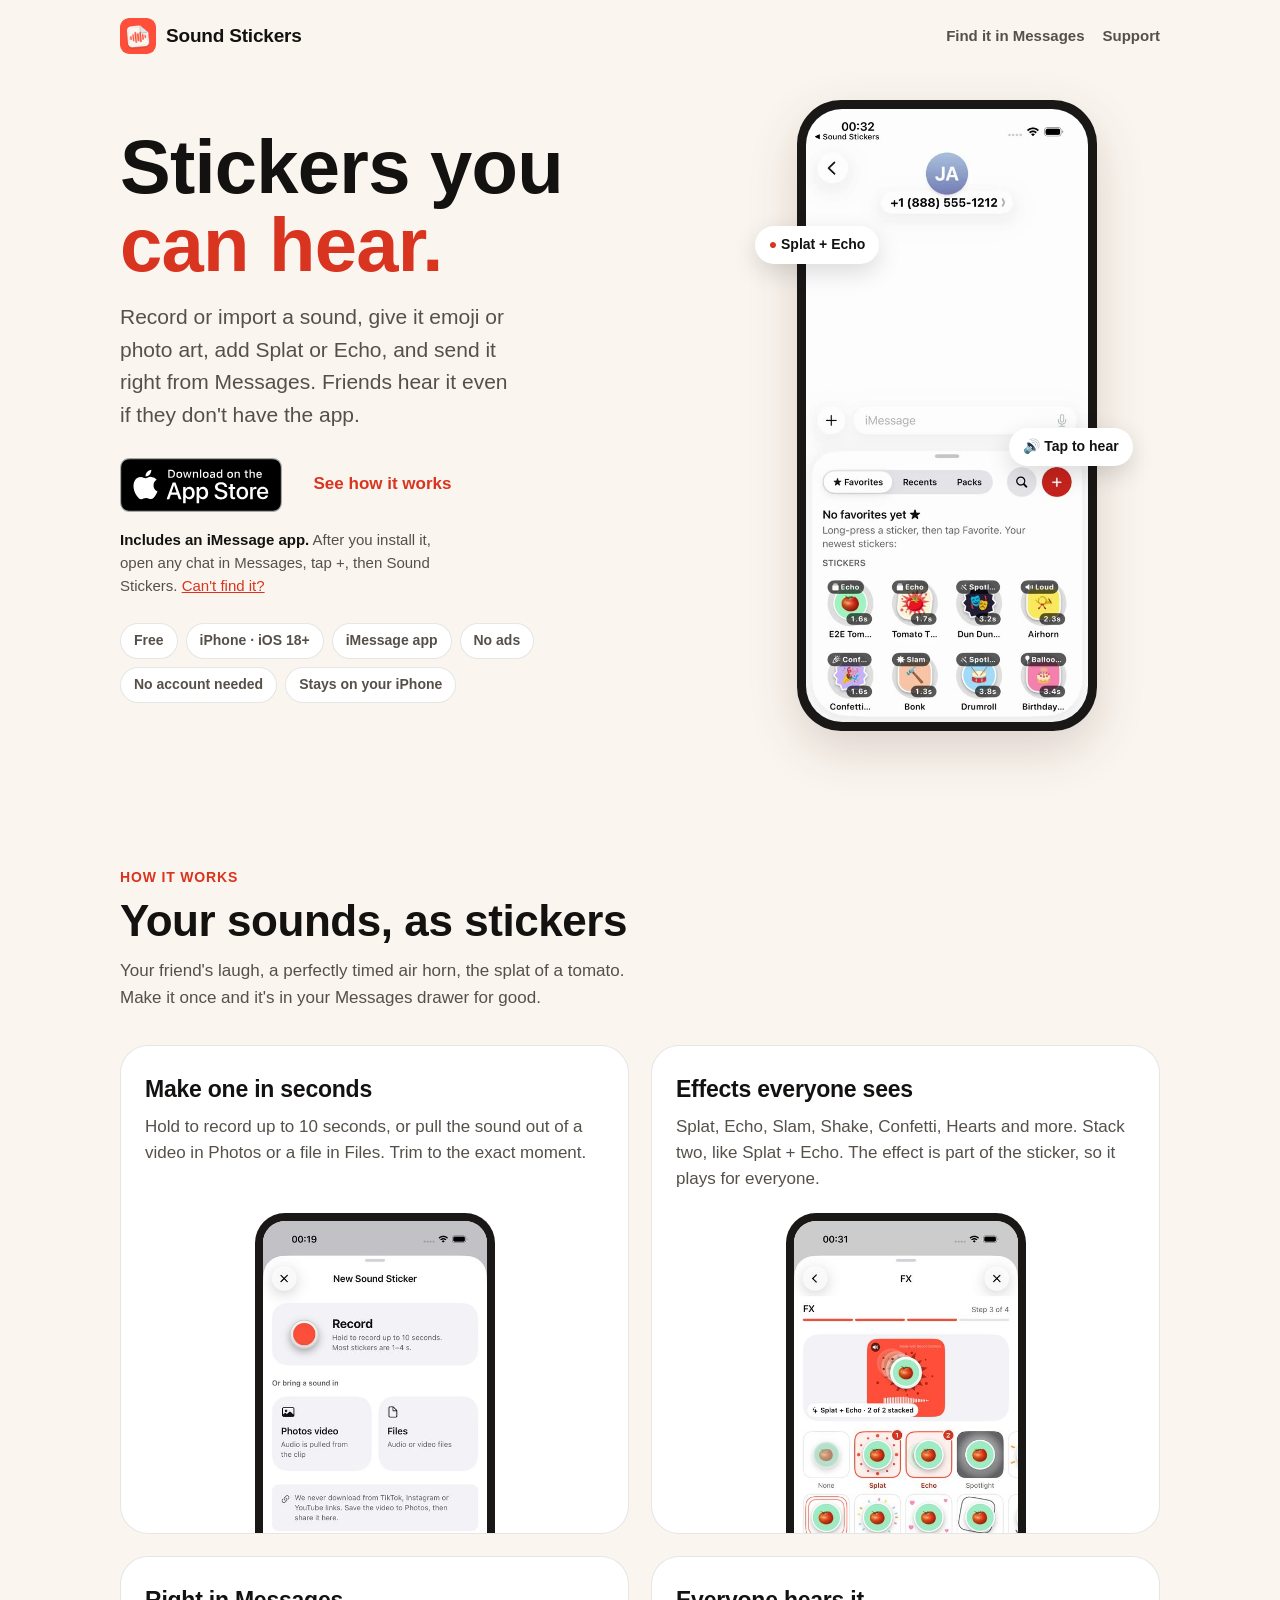
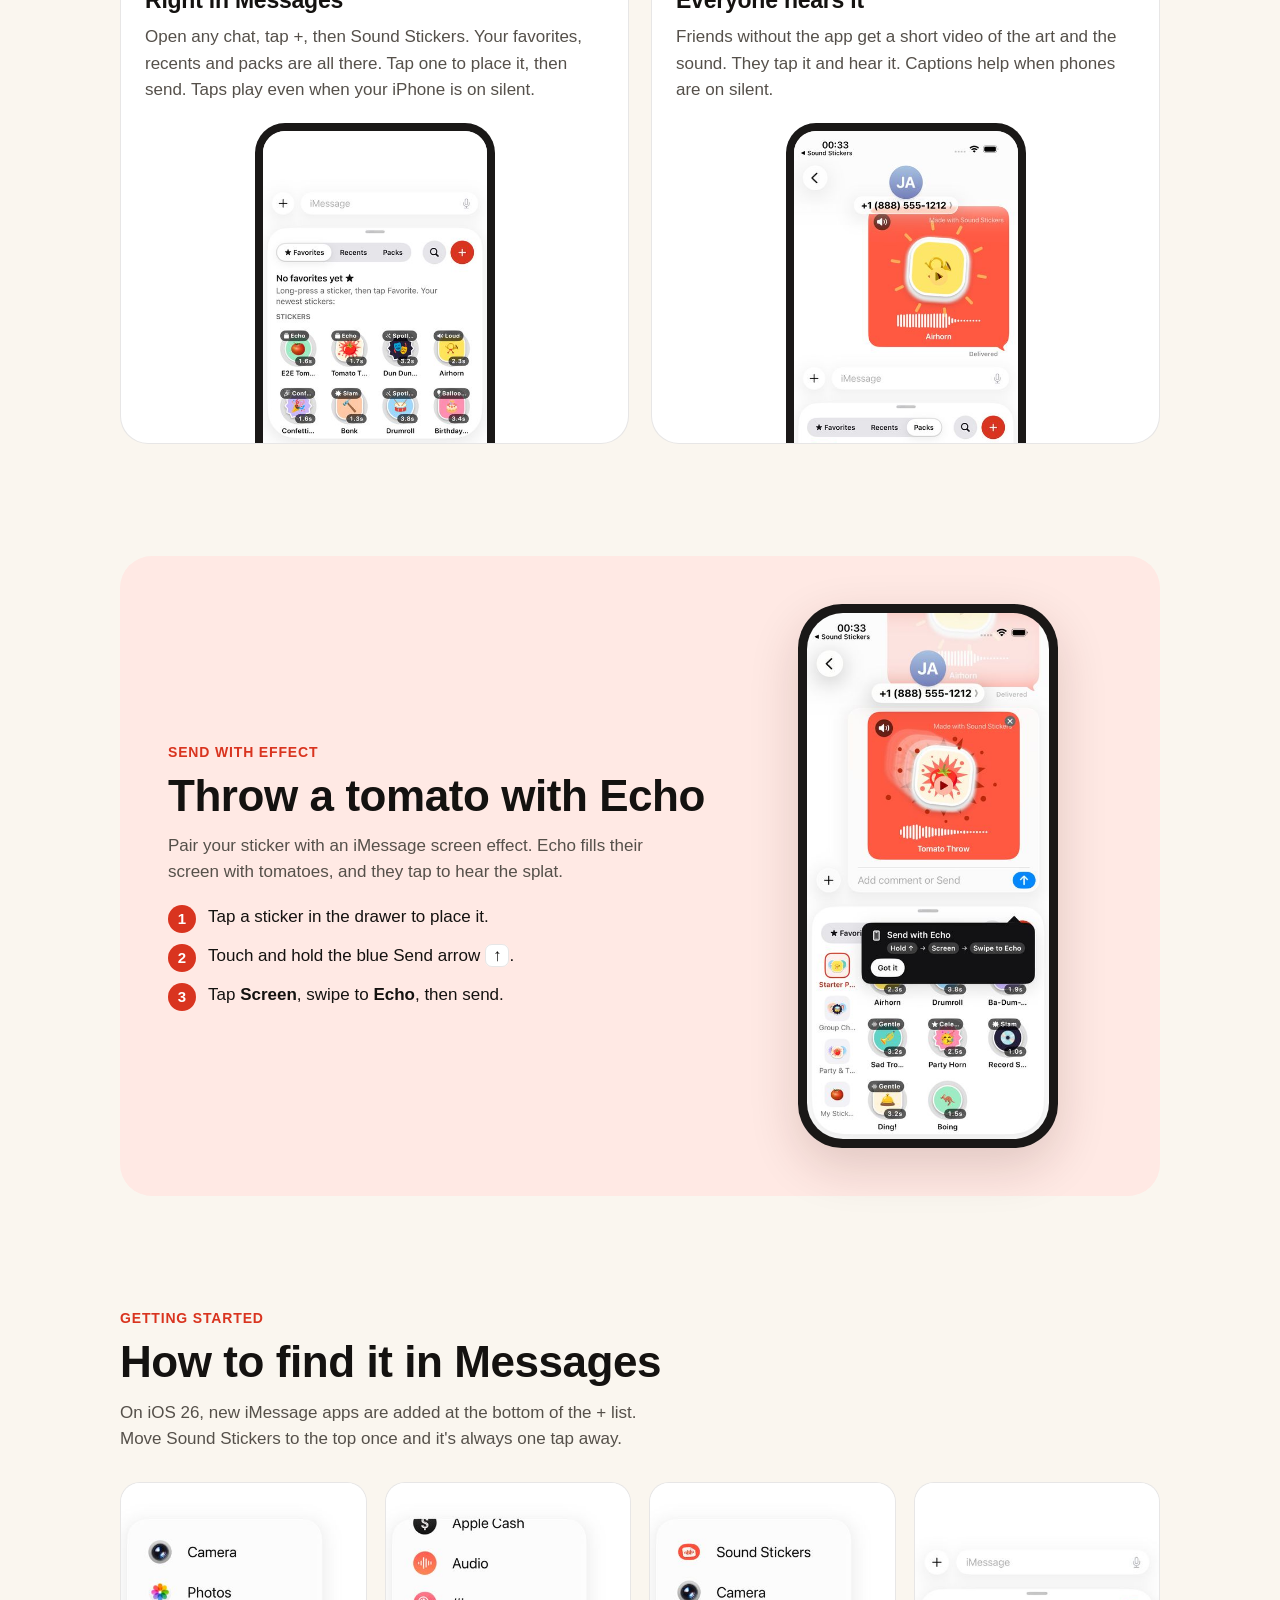
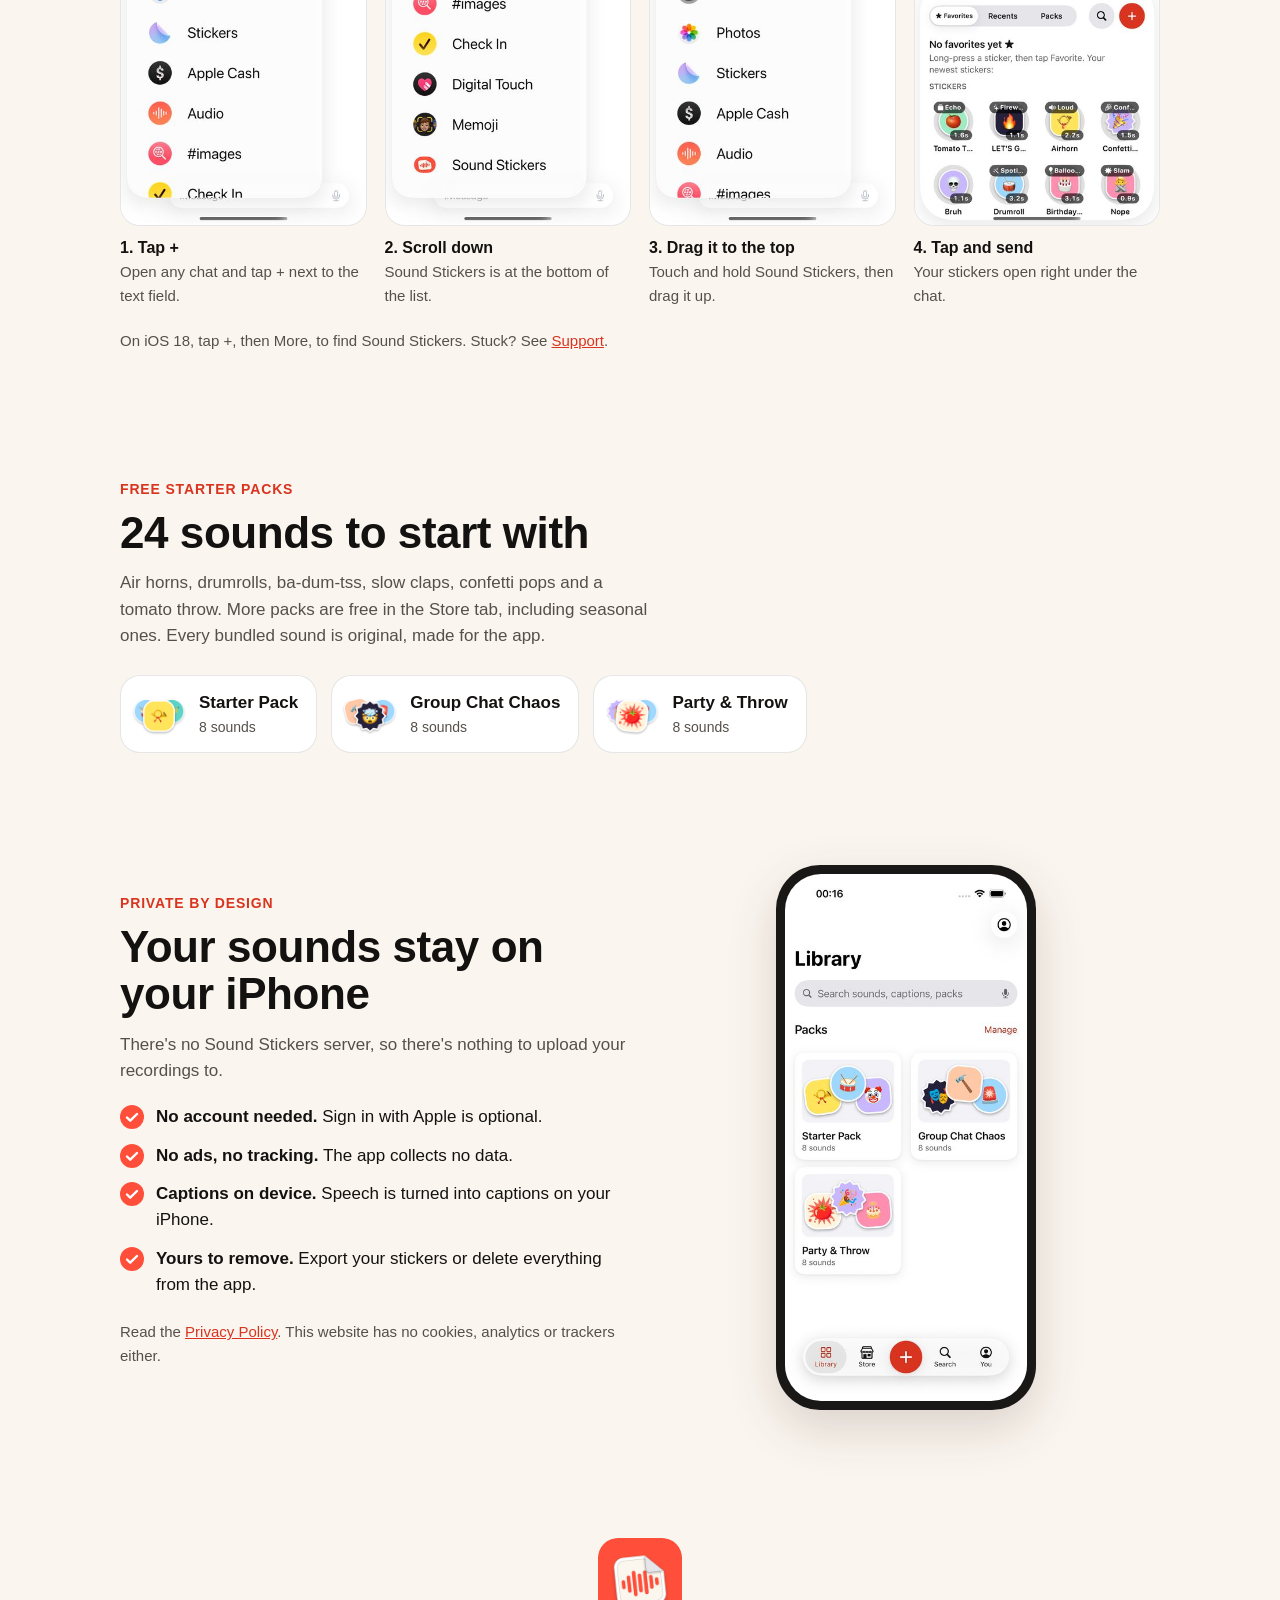
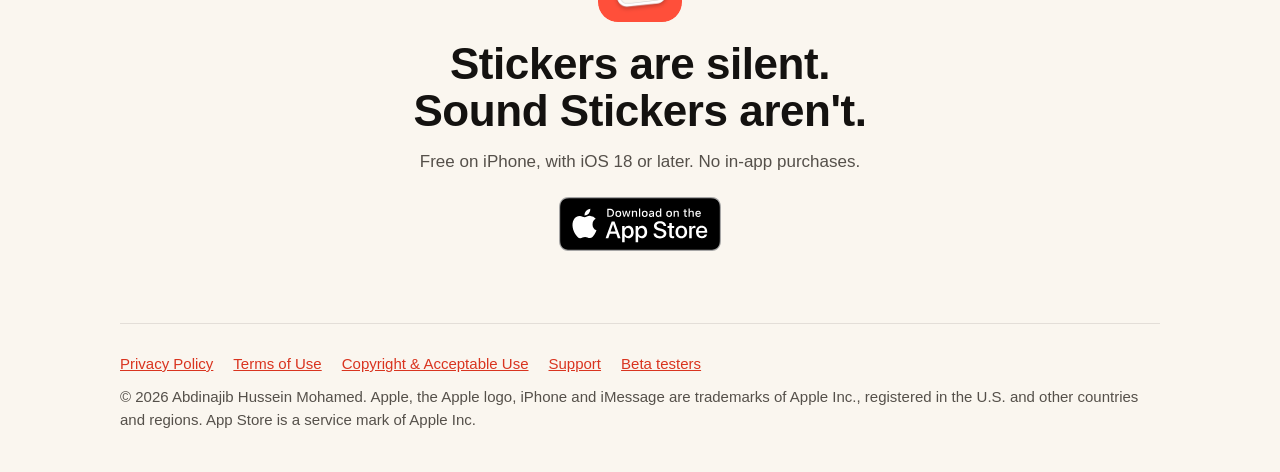
==== commit 1b79d429: "Launch: App Store badge, iMessage app note, Smart App Banner Official Download on the App Store badg" ====
--- a/index.html
+++ b/index.html
@@ -7,6 +7,7 @@
 <meta name="description" content="Record or import a sound, give it emoji or photo art, add Splat or Echo, and send it from Messages. Free, no ads, no account needed. Your stickers stay on your iPhone.">
 <meta name="theme-color" content="#FAF6EF" media="(prefers-color-scheme: light)">
 <meta name="theme-color" content="#141210" media="(prefers-color-scheme: dark)">
+<meta name="apple-itunes-app" content="app-id=6824408010">
 <link rel="canonical" href="https://abdi1717.github.io/soundstickers-site/">
 <link rel="icon" href="favicon.ico" sizes="32x32">
 <link rel="icon" type="image/png" sizes="32x32" href="assets/favicon-32.png">
@@ -61,15 +62,18 @@
 .hero h1 span{color:var(--accent)}
 .lede{font-size:clamp(18px,2.4vw,21px);color:var(--ink-2);max-width:34ch;margin:0 0 26px}
 .cta{display:flex;flex-wrap:wrap;gap:12px;align-items:center}
-.badge{display:inline-flex;align-items:center;gap:10px;background:var(--ink);color:var(--bg);border-radius:14px;padding:12px 18px;font-weight:700;font-size:16px}
-.badge svg{width:20px;height:20px;fill:currentColor}
+/* Apple's badge artwork, unmodified. Min. 40 px tall on screen; clear space ≥ ¼ of its height (Apple guidelines). */
+.store{display:inline-block;line-height:0;margin:0 14px 0 0;border-radius:9px}
+.store img{width:auto;height:54px}
+.imsg{font-size:15px;color:var(--ink-2);margin:16px 0 0;max-width:40ch}
+.imsg b{color:var(--ink)}
 .btn2{color:var(--accent);font-weight:700;text-decoration:none;padding:12px 6px}
 .btn2:hover{text-decoration:underline}
 .facts{list-style:none;padding:0;margin:26px 0 0;display:flex;flex-wrap:wrap;gap:8px}
 .facts li{background:var(--surface);border:1px solid var(--line);border-radius:999px;padding:6px 13px;font-size:14px;font-weight:600;color:var(--ink-2)}
 
 .stage{position:relative;justify-self:center;width:min(300px,78vw)}
-.stage::before{content:"";position:absolute;inset:-14% -22%;background:radial-gradient(closest-side,var(--coral),transparent 72%);opacity:.32;z-index:0}
+.stage::before{content:"";position:absolute;inset:-14% -8%;background:radial-gradient(closest-side,var(--coral),transparent 72%);opacity:.32;z-index:0}
 .phone{position:relative;z-index:1;border-radius:44px;padding:9px;background:#1A1817;box-shadow:var(--shadow)}
 .phone video,.phone img{border-radius:36px;width:100%;aspect-ratio:540/1174;background:#fff;object-fit:cover}
 .stage .chip{position:absolute;z-index:2;background:var(--surface);color:var(--ink);border-radius:999px;padding:8px 14px;font-weight:700;font-size:14px;box-shadow:0 8px 24px rgba(0,0,0,.14);white-space:nowrap}
@@ -112,7 +116,7 @@
 .checks circle{fill:var(--coral)}
 
 .closing{text-align:center;padding:72px 0}
-.closing img{width:84px;height:84px;border-radius:20px;margin:0 auto 18px}
+.closing>img{width:84px;height:84px;border-radius:20px;margin:0 auto 18px}
 .closing .cta{justify-content:center;margin-top:22px}
 
 footer{border-top:1px solid var(--line);padding:28px 0 40px;font-size:15px;color:var(--ink-2)}
@@ -120,6 +124,7 @@
 
 @media (min-width:760px){
   .hero{grid-template-columns:1.15fr .85fr;padding:48px 0 80px}
+  .stage::before{inset:-14% -22%}
   .features{grid-template-columns:repeat(2,1fr)}
   .effect{grid-template-columns:1.2fr .8fr;padding:48px}
   .find{grid-template-columns:repeat(4,1fr)}
@@ -143,12 +148,12 @@
     <h1 id="hero-title">Stickers you <span>can&nbsp;hear.</span></h1>
     <p class="lede">Record or import a sound, give it emoji or photo art, add Splat or Echo, and send it right from Messages. Friends hear it even if they don't have the app.</p>
     <div class="cta">
-      <!-- When the App Store link is live, replace this badge with: <a class="badge" href="APP_STORE_URL">Download on the App Store</a> -->
-      <span class="badge" role="note"><svg viewBox="0 0 24 24" aria-hidden="true"><path d="M16.4 12.6c0-2.4 2-3.6 2.1-3.7-1.2-1.7-3-1.9-3.6-2-1.5-.2-3 .9-3.8.9-.8 0-2-.9-3.3-.9-1.7 0-3.3 1-4.1 2.5-1.8 3.1-.5 7.6 1.3 10.1.8 1.2 1.8 2.6 3.1 2.5 1.3-.1 1.7-.8 3.2-.8s1.9.8 3.2.8c1.3 0 2.2-1.2 3-2.4.9-1.4 1.3-2.7 1.3-2.8 0 0-2.4-1-2.4-4.2zM14 5.3c.7-.8 1.2-2 1-3.1-1 0-2.2.7-2.9 1.5-.6.7-1.2 1.9-1 3 1.1.1 2.2-.6 2.9-1.4z"/></svg>Coming soon to the App Store</span>
+      <a class="store" href="https://apps.apple.com/app/id6824408010"><img src="assets/app-store-badge.svg" width="162" height="54" alt="Download on the App Store"></a>
       <a class="btn2" href="#how">See how it works</a>
     </div>
+    <p class="imsg"><b>Includes an iMessage app.</b> After you install it, open any chat in Messages, tap +, then Sound Stickers. <a href="#find">Can't find it?</a></p>
     <ul class="facts" aria-label="At a glance">
-      <li>Free</li><li>iPhone · iOS 18+</li><li>No ads</li><li>No account needed</li><li>Stays on your iPhone</li>
+      <li>Free</li><li>iPhone · iOS 18+</li><li>iMessage app</li><li>No ads</li><li>No account needed</li><li>Stays on your iPhone</li>
     </ul>
   </div>
   <div class="stage">
@@ -180,7 +185,7 @@
     </article>
     <article class="feature">
       <h3>Right in Messages</h3>
-      <p>Open any chat, tap +, then Sound Stickers. Your favorites, recents and packs are all there. Tap one to place it, then send.</p>
+      <p>Open any chat, tap +, then Sound Stickers. Your favorites, recents and packs are all there. Tap one to place it, then send. Taps play even when your iPhone is on silent.</p>
       <img class="shot" style="object-position:bottom" src="assets/shot-drawer.jpg" width="420" height="913" loading="lazy" alt="The Sound Stickers drawer open under a Messages chat, showing Favorites, Recents and Packs tabs and a grid of stickers.">
     </article>
     <article class="feature">
@@ -223,7 +228,7 @@
 <section aria-labelledby="packs-title">
   <p class="eyebrow">Free starter packs</p>
   <h2 id="packs-title">24 sounds to start with</h2>
-  <p class="sub">Air horns, drumrolls, ba-dum-tss, slow claps, confetti pops and a tomato throw. Every bundled sound is original, made for the app.</p>
+  <p class="sub">Air horns, drumrolls, ba-dum-tss, slow claps, confetti pops and a tomato throw. More packs are free in the Store tab, including seasonal ones. Every bundled sound is original, made for the app.</p>
   <div class="packs">
     <div class="pack"><img src="assets/pack-starter-pack.png" width="56" height="56" alt=""><span>Starter Pack<small>8 sounds</small></span></div>
     <div class="pack"><img src="assets/pack-group-chat-chaos.png" width="56" height="56" alt=""><span>Group Chat Chaos<small>8 sounds</small></span></div>
@@ -252,8 +257,8 @@
 <section class="closing" aria-labelledby="close-title">
   <img src="assets/icon-192.png" width="84" height="84" alt="">
   <h2 id="close-title">Stickers are silent.<br>Sound Stickers aren't.</h2>
-  <p class="sub" style="margin:0 auto">Free on iPhone, with iOS 18 or later.</p>
-  <div class="cta"><span class="badge" role="note">Coming soon to the App Store</span></div>
+  <p class="sub" style="margin:0 auto">Free on iPhone, with iOS 18 or later. No in&#8209;app purchases.</p>
+  <div class="cta"><a class="store" style="margin:0" href="https://apps.apple.com/app/id6824408010"><img src="assets/app-store-badge.svg" width="162" height="54" alt="Download on the App Store"></a></div>
 </section>
 </main>
 
@@ -261,7 +266,7 @@
   <nav aria-label="Legal and help">
     <a href="privacy.html">Privacy Policy</a><a href="terms.html">Terms of Use</a><a href="copyright.html">Copyright &amp; Acceptable Use</a><a href="support.html">Support</a><a href="testers.html">Beta testers</a>
   </nav>
-  <p style="margin:0">© 2026 Abdinajib Hussein Mohamed. iPhone and iMessage are trademarks of Apple Inc.</p>
+  <p style="margin:0">© 2026 Abdinajib Hussein Mohamed. Apple, the Apple logo, iPhone and iMessage are trademarks of Apple Inc., registered in the U.S. and other countries and regions. App Store is a service mark of Apple Inc.</p>
 </footer>
 </div>
 <script>
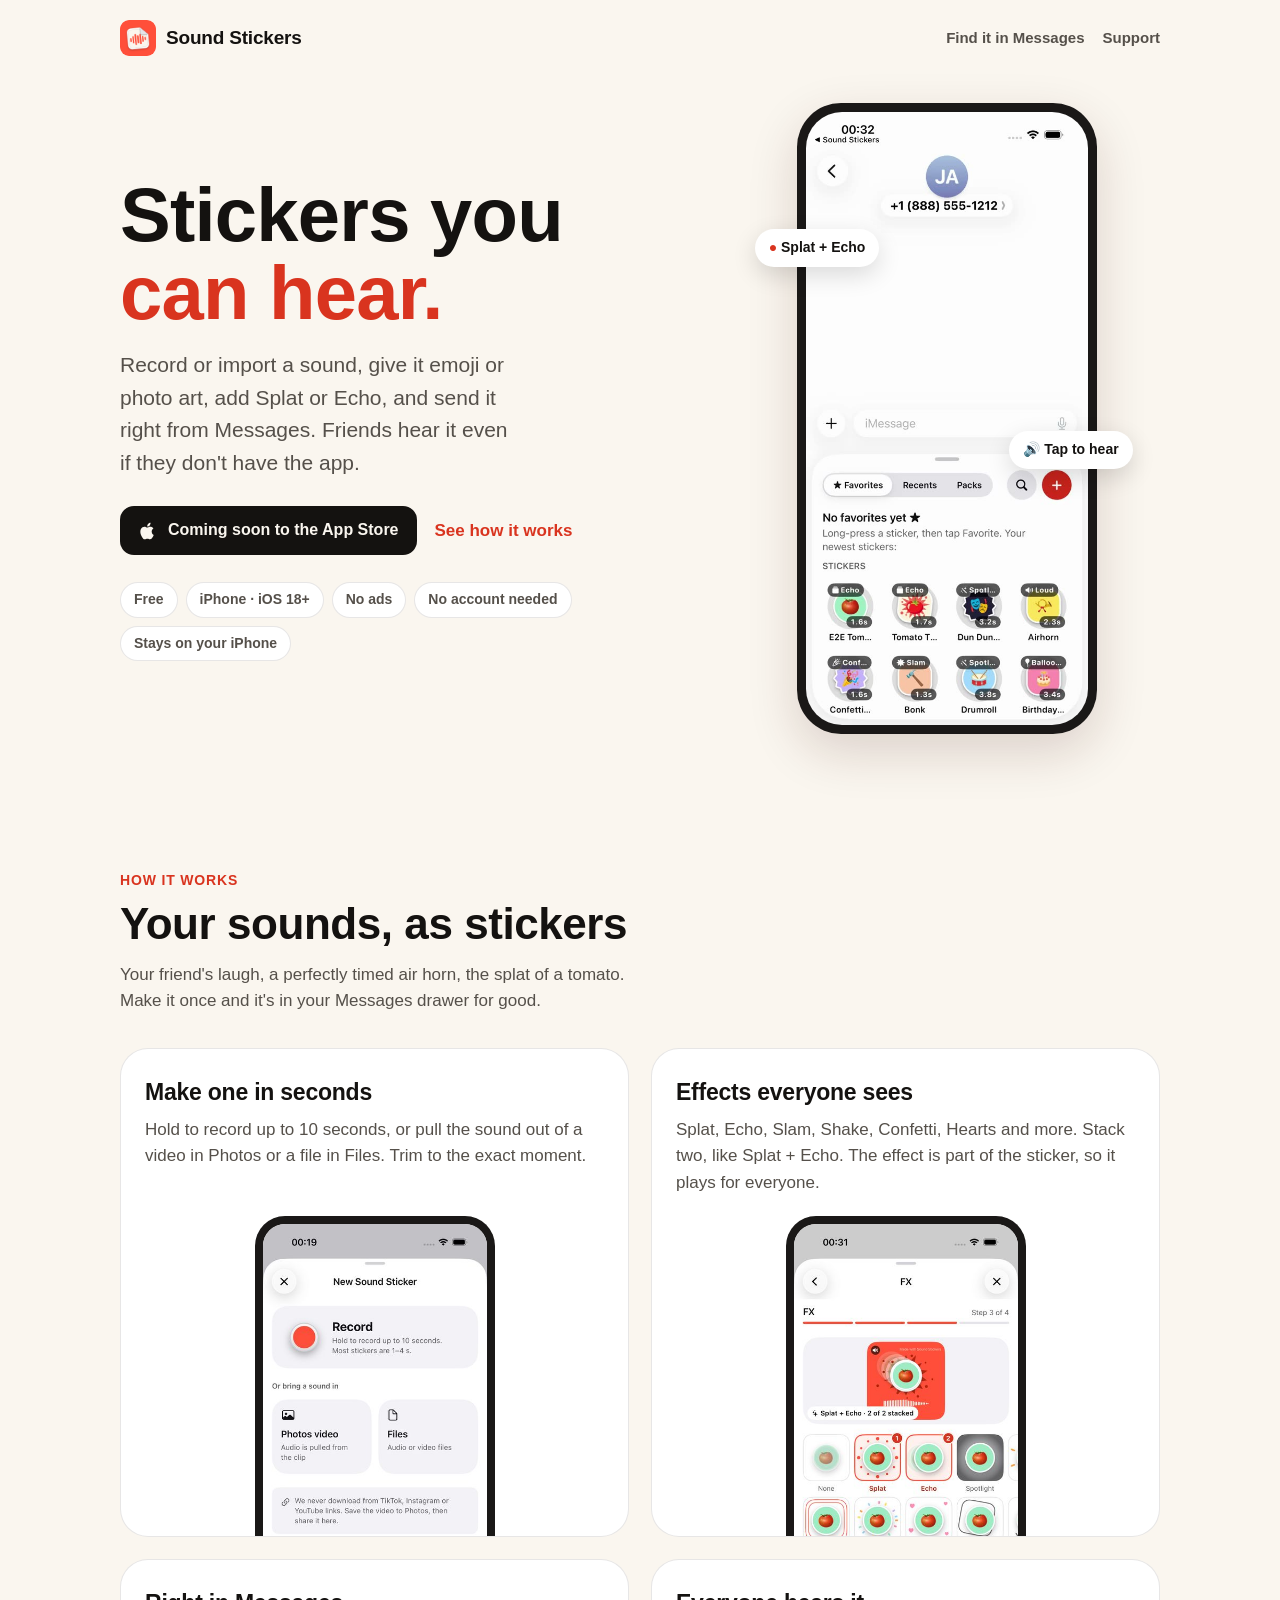
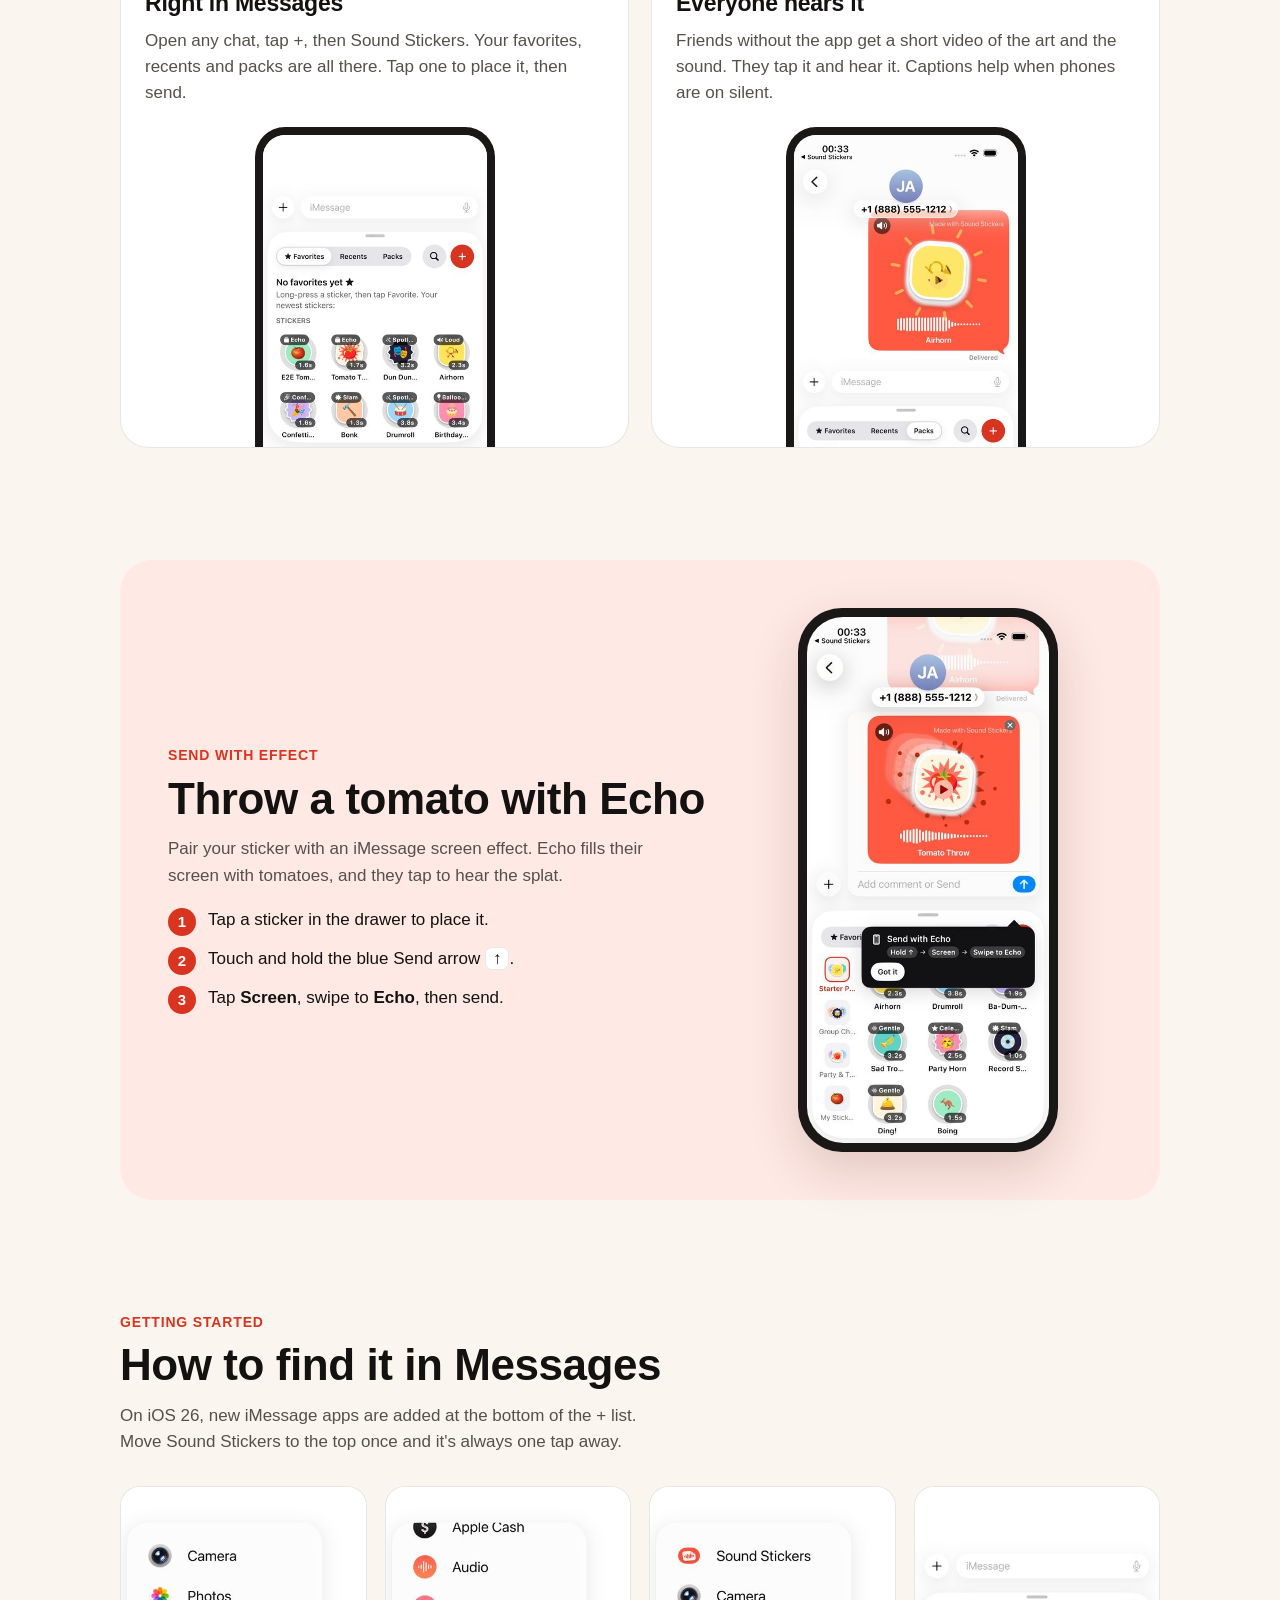
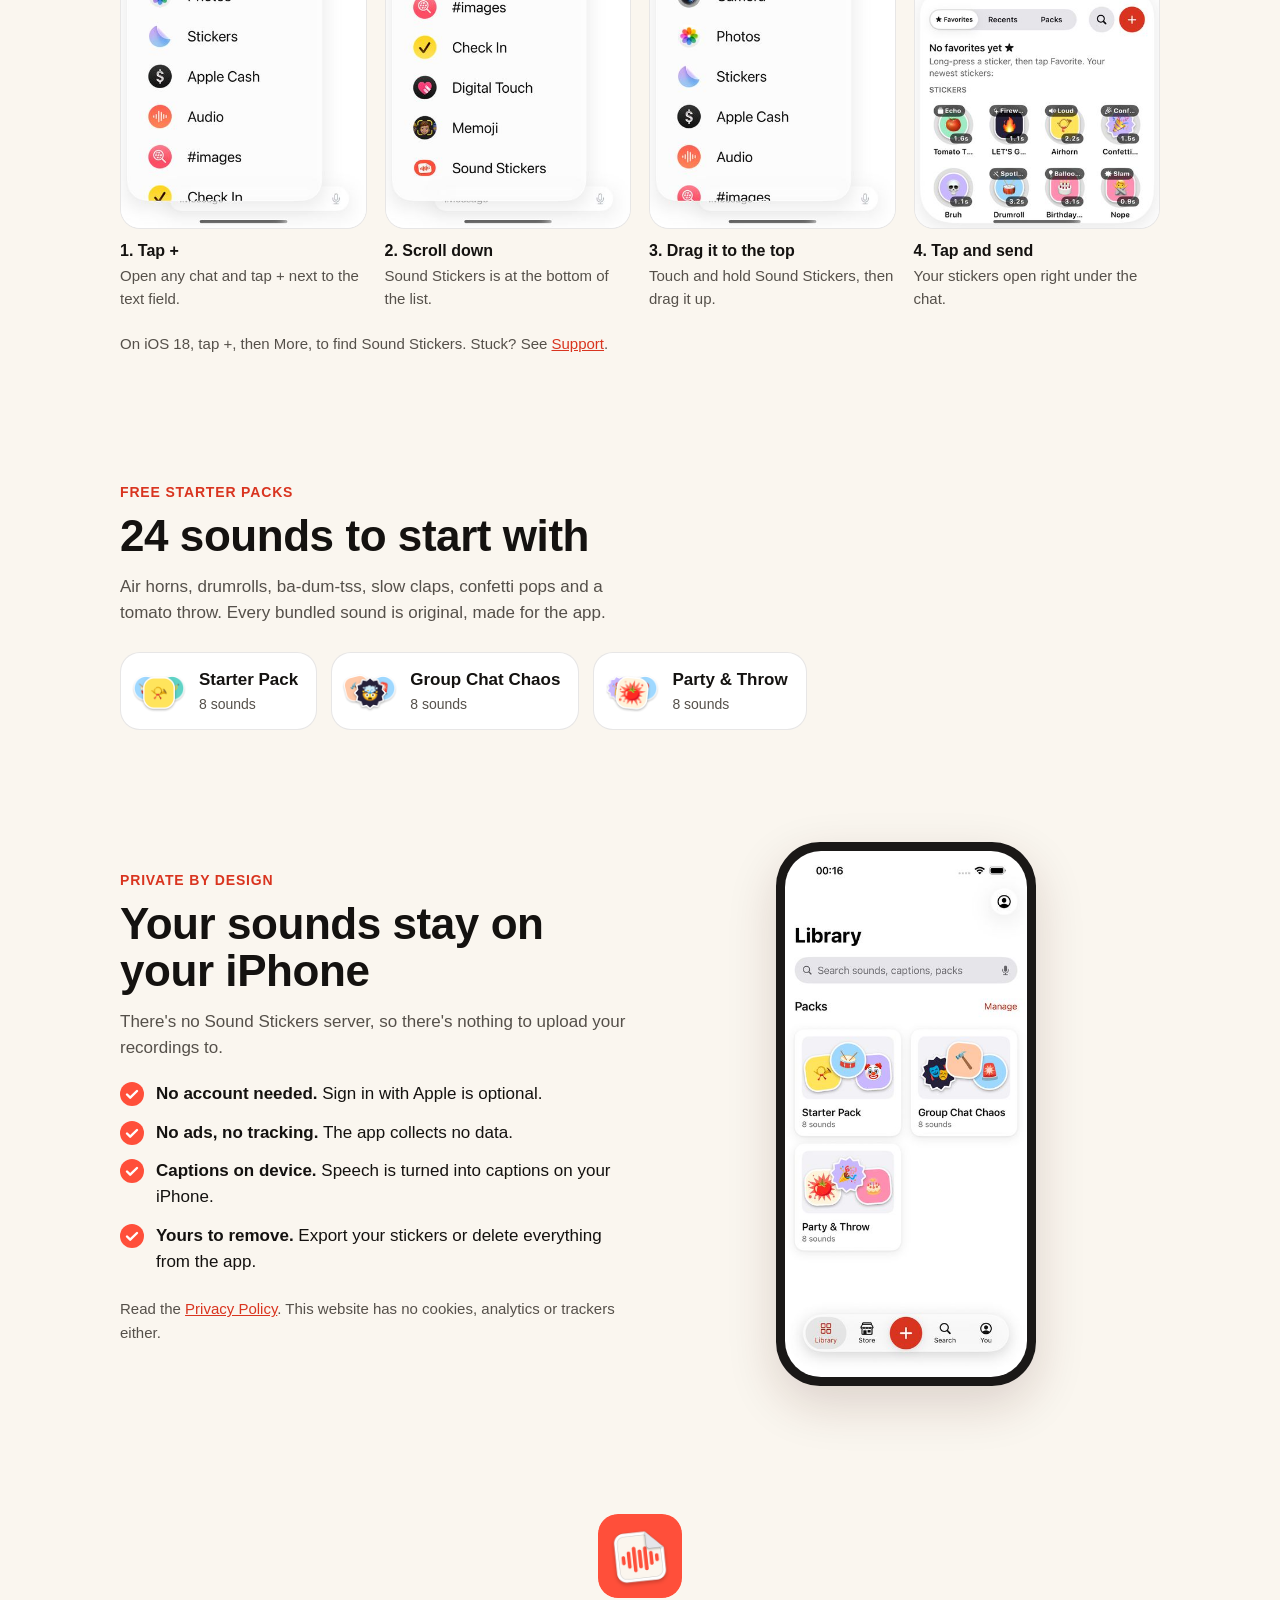
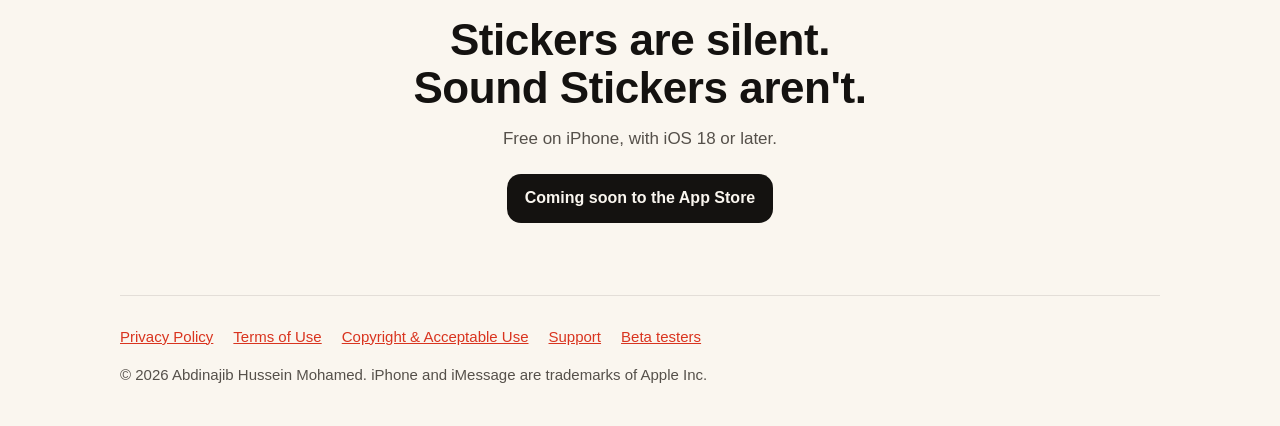
==== commit 0c6eeaca: "Responsive fixes from Responsively QA - Legal pages: wrap the long contact email (was 2-17px horizon" ====
--- a/index.html
+++ b/index.html
@@ -7,7 +7,6 @@
 <meta name="description" content="Record or import a sound, give it emoji or photo art, add Splat or Echo, and send it from Messages. Free, no ads, no account needed. Your stickers stay on your iPhone.">
 <meta name="theme-color" content="#FAF6EF" media="(prefers-color-scheme: light)">
 <meta name="theme-color" content="#141210" media="(prefers-color-scheme: dark)">
-<meta name="apple-itunes-app" content="app-id=6824408010">
 <link rel="canonical" href="https://abdi1717.github.io/soundstickers-site/">
 <link rel="icon" href="favicon.ico" sizes="32x32">
 <link rel="icon" type="image/png" sizes="32x32" href="assets/favicon-32.png">
@@ -51,10 +50,10 @@
 .skip{position:absolute;left:-999px}.skip:focus{left:12px;top:12px;background:var(--surface);padding:8px 12px;border-radius:8px;z-index:9}
 :focus-visible{outline:3px solid var(--accent);outline-offset:3px;border-radius:6px}
 
-header.top{display:flex;align-items:center;justify-content:space-between;padding:18px 0}
-.brand{white-space:nowrap;display:flex;align-items:center;gap:10px;font-weight:800;font-size:19px;color:var(--ink);text-decoration:none}
+header.top{display:flex;align-items:center;justify-content:space-between;padding:14px 0}
+.brand{white-space:nowrap;display:flex;padding:4px 0;align-items:center;gap:10px;font-weight:800;font-size:19px;color:var(--ink);text-decoration:none}
 .brand img{width:36px;height:36px;border-radius:9px}
-header.top nav a{color:var(--ink-2);text-decoration:none;font-weight:600;font-size:15px;margin-left:18px}
+header.top nav a{color:var(--ink-2);text-decoration:none;font-weight:600;font-size:15px;margin-left:18px;display:inline-block;padding:12px 0}
 header.top nav a:hover{color:var(--accent)}
 
 .hero{display:grid;gap:36px;align-items:center;padding:28px 0 56px}
@@ -62,11 +61,8 @@
 .hero h1 span{color:var(--accent)}
 .lede{font-size:clamp(18px,2.4vw,21px);color:var(--ink-2);max-width:34ch;margin:0 0 26px}
 .cta{display:flex;flex-wrap:wrap;gap:12px;align-items:center}
-/* Apple's badge artwork, unmodified. Min. 40 px tall on screen; clear space ≥ ¼ of its height (Apple guidelines). */
-.store{display:inline-block;line-height:0;margin:0 14px 0 0;border-radius:9px}
-.store img{width:auto;height:54px}
-.imsg{font-size:15px;color:var(--ink-2);margin:16px 0 0;max-width:40ch}
-.imsg b{color:var(--ink)}
+.badge{display:inline-flex;align-items:center;gap:10px;background:var(--ink);color:var(--bg);border-radius:14px;padding:12px 18px;font-weight:700;font-size:16px}
+.badge svg{width:20px;height:20px;fill:currentColor}
 .btn2{color:var(--accent);font-weight:700;text-decoration:none;padding:12px 6px}
 .btn2:hover{text-decoration:underline}
 .facts{list-style:none;padding:0;margin:26px 0 0;display:flex;flex-wrap:wrap;gap:8px}
@@ -116,11 +112,12 @@
 .checks circle{fill:var(--coral)}
 
 .closing{text-align:center;padding:72px 0}
-.closing>img{width:84px;height:84px;border-radius:20px;margin:0 auto 18px}
+.closing img{width:84px;height:84px;border-radius:20px;margin:0 auto 18px}
 .closing .cta{justify-content:center;margin-top:22px}
 
-footer{border-top:1px solid var(--line);padding:28px 0 40px;font-size:15px;color:var(--ink-2)}
-footer nav{display:flex;flex-wrap:wrap;gap:8px 20px;margin-bottom:10px}
+footer{border-top:1px solid var(--line);padding:18px 0 40px;font-size:15px;color:var(--ink-2)}
+footer nav{display:flex;flex-wrap:wrap;gap:0 20px;margin-bottom:4px}
+footer nav a{padding:11px 0}
 
 @media (min-width:760px){
   .hero{grid-template-columns:1.15fr .85fr;padding:48px 0 80px}
@@ -130,6 +127,7 @@
   .find{grid-template-columns:repeat(4,1fr)}
   .privacy{grid-template-columns:1fr 1fr;align-items:center}
 }
+@media (min-width:760px) and (max-width:1100px){.chip.b{right:-4%}}
 @media (max-width:480px){header.top nav a:first-child{display:none}}
 @media (prefers-reduced-motion:reduce){*{scroll-behavior:auto!important}}
 </style>
@@ -148,12 +146,12 @@
     <h1 id="hero-title">Stickers you <span>can&nbsp;hear.</span></h1>
     <p class="lede">Record or import a sound, give it emoji or photo art, add Splat or Echo, and send it right from Messages. Friends hear it even if they don't have the app.</p>
     <div class="cta">
-      <a class="store" href="https://apps.apple.com/app/id6824408010"><img src="assets/app-store-badge.svg" width="162" height="54" alt="Download on the App Store"></a>
+      <!-- When the App Store link is live, replace this badge with: <a class="badge" href="APP_STORE_URL">Download on the App Store</a> -->
+      <span class="badge" role="note"><svg viewBox="0 0 24 24" aria-hidden="true"><path d="M16.4 12.6c0-2.4 2-3.6 2.1-3.7-1.2-1.7-3-1.9-3.6-2-1.5-.2-3 .9-3.8.9-.8 0-2-.9-3.3-.9-1.7 0-3.3 1-4.1 2.5-1.8 3.1-.5 7.6 1.3 10.1.8 1.2 1.8 2.6 3.1 2.5 1.3-.1 1.7-.8 3.2-.8s1.9.8 3.2.8c1.3 0 2.2-1.2 3-2.4.9-1.4 1.3-2.7 1.3-2.8 0 0-2.4-1-2.4-4.2zM14 5.3c.7-.8 1.2-2 1-3.1-1 0-2.2.7-2.9 1.5-.6.7-1.2 1.9-1 3 1.1.1 2.2-.6 2.9-1.4z"/></svg>Coming soon to the App Store</span>
       <a class="btn2" href="#how">See how it works</a>
     </div>
-    <p class="imsg"><b>Includes an iMessage app.</b> After you install it, open any chat in Messages, tap +, then Sound Stickers. <a href="#find">Can't find it?</a></p>
     <ul class="facts" aria-label="At a glance">
-      <li>Free</li><li>iPhone · iOS 18+</li><li>iMessage app</li><li>No ads</li><li>No account needed</li><li>Stays on your iPhone</li>
+      <li>Free</li><li>iPhone · iOS 18+</li><li>No ads</li><li>No account needed</li><li>Stays on your iPhone</li>
     </ul>
   </div>
   <div class="stage">
@@ -185,7 +183,7 @@
     </article>
     <article class="feature">
       <h3>Right in Messages</h3>
-      <p>Open any chat, tap +, then Sound Stickers. Your favorites, recents and packs are all there. Tap one to place it, then send. Taps play even when your iPhone is on silent.</p>
+      <p>Open any chat, tap +, then Sound Stickers. Your favorites, recents and packs are all there. Tap one to place it, then send.</p>
       <img class="shot" style="object-position:bottom" src="assets/shot-drawer.jpg" width="420" height="913" loading="lazy" alt="The Sound Stickers drawer open under a Messages chat, showing Favorites, Recents and Packs tabs and a grid of stickers.">
     </article>
     <article class="feature">
@@ -228,7 +226,7 @@
 <section aria-labelledby="packs-title">
   <p class="eyebrow">Free starter packs</p>
   <h2 id="packs-title">24 sounds to start with</h2>
-  <p class="sub">Air horns, drumrolls, ba-dum-tss, slow claps, confetti pops and a tomato throw. More packs are free in the Store tab, including seasonal ones. Every bundled sound is original, made for the app.</p>
+  <p class="sub">Air horns, drumrolls, ba-dum-tss, slow claps, confetti pops and a tomato throw. Every bundled sound is original, made for the app.</p>
   <div class="packs">
     <div class="pack"><img src="assets/pack-starter-pack.png" width="56" height="56" alt=""><span>Starter Pack<small>8 sounds</small></span></div>
     <div class="pack"><img src="assets/pack-group-chat-chaos.png" width="56" height="56" alt=""><span>Group Chat Chaos<small>8 sounds</small></span></div>
@@ -257,8 +255,8 @@
 <section class="closing" aria-labelledby="close-title">
   <img src="assets/icon-192.png" width="84" height="84" alt="">
   <h2 id="close-title">Stickers are silent.<br>Sound Stickers aren't.</h2>
-  <p class="sub" style="margin:0 auto">Free on iPhone, with iOS 18 or later. No in&#8209;app purchases.</p>
-  <div class="cta"><a class="store" style="margin:0" href="https://apps.apple.com/app/id6824408010"><img src="assets/app-store-badge.svg" width="162" height="54" alt="Download on the App Store"></a></div>
+  <p class="sub" style="margin:0 auto">Free on iPhone, with iOS 18 or later.</p>
+  <div class="cta"><span class="badge" role="note">Coming soon to the App Store</span></div>
 </section>
 </main>
 
@@ -266,7 +264,7 @@
   <nav aria-label="Legal and help">
     <a href="privacy.html">Privacy Policy</a><a href="terms.html">Terms of Use</a><a href="copyright.html">Copyright &amp; Acceptable Use</a><a href="support.html">Support</a><a href="testers.html">Beta testers</a>
   </nav>
-  <p style="margin:0">© 2026 Abdinajib Hussein Mohamed. Apple, the Apple logo, iPhone and iMessage are trademarks of Apple Inc., registered in the U.S. and other countries and regions. App Store is a service mark of Apple Inc.</p>
+  <p style="margin:0">© 2026 Abdinajib Hussein Mohamed. iPhone and iMessage are trademarks of Apple Inc.</p>
 </footer>
 </div>
 <script>
